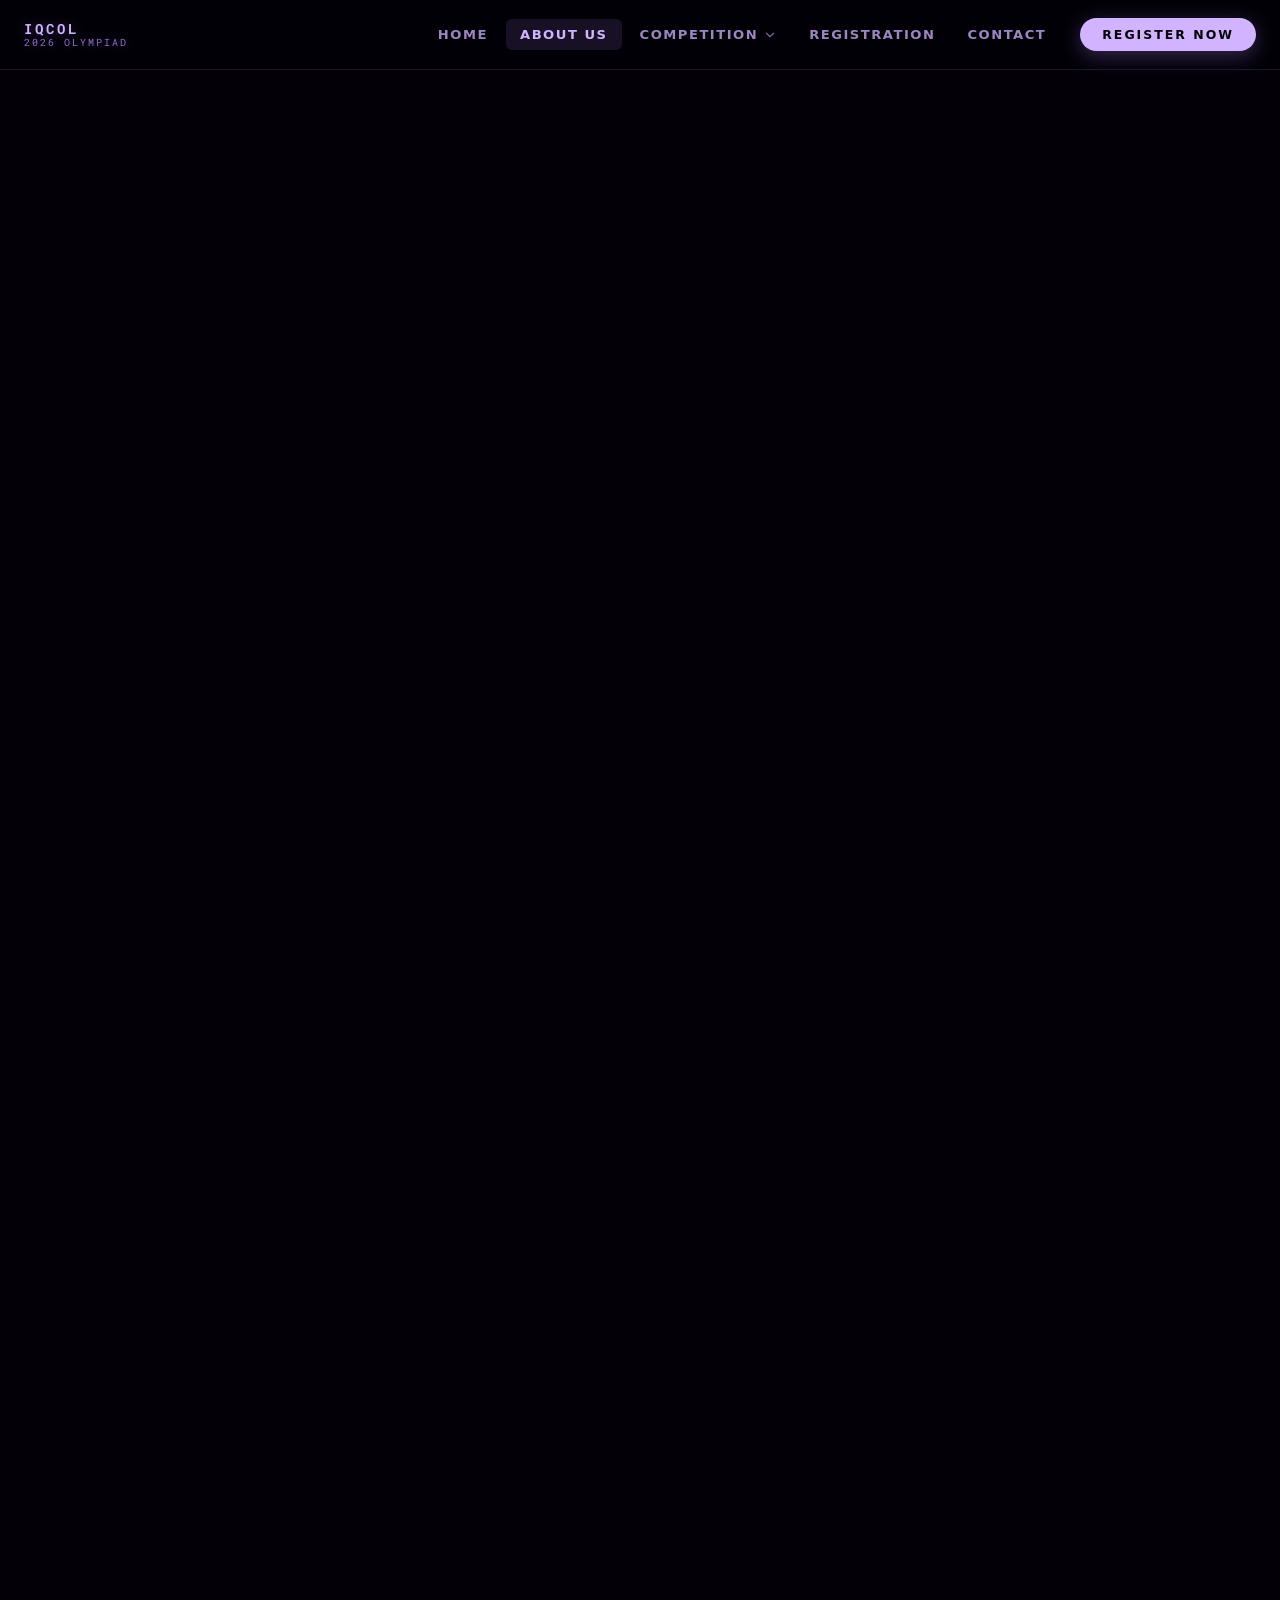
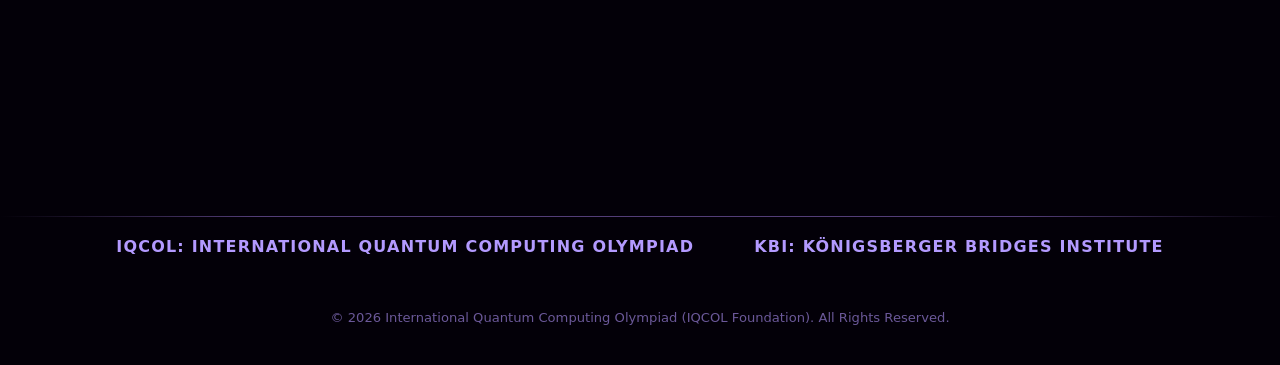
==== about.html @ 329d2dec "Add files via upload" ====
<!DOCTYPE html>
<html lang="en">
<head>
    <meta charset="UTF-8">
    <meta name="viewport" content="width=device-width, initial-scale=1.0">
    <title>About Us | IQCOL 2026</title>
    <link href="https://fonts.googleapis.com/css2?family=Roboto+Mono:wght@400;700&family=Segoe+UI:wght@400;700;900&display=swap" rel="stylesheet">
    <script src="https://unpkg.com/lucide@latest"></script>
    <link rel="stylesheet" href="css/navbar.css">
    <link rel="stylesheet" href="css/global.css">
    <style>
        body { display: flex; flex-direction: column; min-height: 100vh; }
        .container { flex: 1; }

        h2 {
            font-size: clamp(1.8rem, 8vw, 2.7rem);
            text-transform: uppercase;
            letter-spacing: clamp(4px, 2vw, 10px);
            color: var(--lavender-bright);
            margin-bottom: 20px;
            background: linear-gradient(90deg, transparent, var(--node-purple), transparent) bottom/100% 1px no-repeat;
            display: inline-block;
            padding-bottom: 10px;
        }

        .flex-grid { display: flex; gap: 40px; align-items: center; flex-wrap: wrap; margin-bottom: 60px; }
        .flex-half { flex: 1; min-width: 280px; }

        .side-logo {
            width: 100%; max-width: 440px; height: auto;
            aspect-ratio: 1/1; object-fit: contain;
            filter: drop-shadow(0 0 20px rgba(179,136,255,0.15));
        }

        .sub-text { font-size: 0.95rem; color: #d1d1d1; line-height: 1.8; }

        .section-header p { font-size: 0.8rem; color: var(--lavender-orig); text-transform: uppercase; letter-spacing: 3px; font-weight: 700; margin-top: 10px; margin-bottom: 30px; }

        .container ul { list-style: none; padding: 0; }
        .container ul li { margin-bottom: 12px; position: relative; padding-left: 20px; }
        .container ul li::before { content: "▪"; position: absolute; left: 0; color: var(--node-purple); }

        .committee-grid { display: grid; grid-template-columns: repeat(auto-fit, minmax(240px, 1fr)); gap: 20px; margin-top: 40px; }

        .member-card {
            background: var(--glass-deep); border: 1px solid rgba(179,136,255,0.2);
            padding: 30px 20px; text-align: center; border-radius: 4px;
            backdrop-filter: blur(25px);
            opacity: 0; transform: scale(0.9); transition: all 0.6s ease-out;
        }
        .member-card.active { opacity: 1; transform: scale(1); }
        .member-card img {
            width: 110px; height: 110px; border-radius: 50%;
            border: 2px solid var(--node-purple); margin: 0 auto 15px;
            object-fit: cover; display: block;
            box-shadow: 0 0 15px rgba(98,0,234,0.2);
        }
        .member-name { font-size: 1.2rem; font-weight: 800; color: var(--pure-white); margin-bottom: 5px; }
        .member-role { color: var(--lavender-orig); text-transform: uppercase; font-size: 0.75rem; letter-spacing: 2px; font-weight: 700; }

        @media (max-width: 850px) {
            .flex-grid { flex-direction: column !important; text-align: center; gap: 25px; }
            .flex-half { min-width: 100%; }
            .side-logo { max-width: 250px; }
            ul li { text-align: left; }
        }
    </style>
</head>
<body data-page="about">
<canvas id="bg-canvas"></canvas>

<div class="container">

    <section class="flex-grid reveal">
        <div class="flex-half" style="text-align:center;">
            <img src="https://cdn.kb.institute/KBI-logo-light.png" class="side-logo" alt="KBI Logo">
        </div>
        <div class="flex-half">
            <h2>Our Story</h2>
            <div class="section-header"><p>Foundations &amp; Vision</p></div>
            <p class="sub-text">
                Founded in 2017, the Königsberger Bridges Institute (KBI) is an Estonian non-profit inspired by the Seven Bridges of Königsberg — a problem that sparked graph theory. We connect global innovators in AI, data science, blockchain, and trust technology, fostering skills through training, competitions, and a commitment to Sustainable Development Goals.
            </p>
        </div>
    </section>

    <div class="divider reveal"></div>

    <section class="flex-grid reveal" style="flex-direction:row-reverse;">
        <div class="flex-half" style="text-align:center;">
            <img src="https://cdn.kb.institute/eto-2026/general/others/country-wall.jpg" class="side-logo" style="width:100%;height:auto;border-radius:4px;border:1px solid rgba(179,136,255,0.1);" alt="Global Reach">
        </div>
        <div class="flex-half">
            <h2>Official Organizer</h2>
            <div class="section-header"><p>Flagship Competitions</p></div>
            <p class="sub-text">KBI is the official organizer of three flagship global competitions:</p>
            <ul>
                <li class="sub-text"><strong>IDSOL 2026</strong> — International Data Science Olympiad</li>
                <li class="sub-text"><strong>IBCOL 2026</strong> — International Blockchain Olympiad</li>
                <li class="sub-text"><strong>IQCOL 2026</strong> — International Quantum Computing Olympiad</li>
            </ul>
            <p class="sub-text" style="margin-top:16px;">
                Over the last eight years, KBI has assisted tens of thousands of participants globally from renowned institutions including Cornell, Cambridge, Peking University, and The University of Hong Kong — leading to the development of more than 500 incubated projects globally.
            </p>
        </div>
    </section>

    <div class="divider reveal"></div>

    <section style="text-align:center;padding-top:40px;" class="reveal">
        <h2>Organizing Committee</h2>
        <div class="section-header"><p>2026 Competitions Committee Chairs</p></div>
        <div class="committee-grid">
            <div class="member-card">
                <img src="https://cdn.kb.institute/eto-2026/general/personnel/kbi-profile-marina-danylyuk.jpg" alt="Maryna Danylyuk">
                <div class="member-name">Maryna Danylyuk</div>
                <div class="member-role">IBCOL</div>
            </div>
            <div class="member-card">
                <img src="https://cdn.kb.institute/eto-2026/general/personnel/kbi-profile-david-fortini.jpg" alt="David Fortini">
                <div class="member-name">David Fortini</div>
                <div class="member-role">IDSOL</div>
            </div>
            <div class="member-card">
                <img src="https://cdn.kb.institute/eto-2026/general/personnel/kbi-profile-andreea-moga.jpg" alt="Andreea Moga">
                <div class="member-name">Andreea Moga</div>
                <div class="member-role">IQCOL</div>
            </div>
        </div>
    </section>

</div>

<footer>
    <div class="footer-line"></div>
    <div class="footer-inner">
        <div class="footer-cols">
            <div class="footer-col">
                <h4>IQCOL: International Quantum Computing Olympiad</h4>
                <div class="footer-icons">
                    <a href="https://2026.iqcol.org/iqcol" target="_blank" rel="noopener"><i data-lucide="globe"></i></a>
                    <a href="https://ee.linkedin.com/company/iqcol-org" target="_blank" rel="noopener"><i data-lucide="linkedin"></i></a>
                    <a href="https://www.instagram.com/iqcol_org/" target="_blank" rel="noopener"><i data-lucide="instagram"></i></a>
                </div>
            </div>
            <div class="footer-col">
                <h4>KBI: Königsberger Bridges Institute</h4>
                <div class="footer-icons">
                    <a href="https://www.kb.institute/" target="_blank" rel="noopener"><i data-lucide="globe"></i></a>
                    <a href="https://www.linkedin.com/company/kbi-eu/" target="_blank" rel="noopener"><i data-lucide="linkedin"></i></a>
                    <a href="https://www.instagram.com/kbi.eu/" target="_blank" rel="noopener"><i data-lucide="instagram"></i></a>
                </div>
            </div>
        </div>
        <p class="footer-copy">© 2026 International Quantum Computing Olympiad (IQCOL Foundation). All Rights Reserved.</p>
    </div>
</footer>

<script src="js/main.js"></script>
<script src="js/navbar.js"></script>
<script>
    lucide.createIcons();
    initQuantumBackground(35);

    const revealObserver = new IntersectionObserver((entries) => {
        entries.forEach(entry => {
            if (entry.isIntersecting) {
                entry.target.classList.add('active');
                const cards = entry.target.querySelectorAll('.member-card');
                cards.forEach((card, i) => setTimeout(() => card.classList.add('active'), i * 200));
            }
        });
    }, { threshold: 0.1 });
    document.querySelectorAll('.reveal').forEach(el => revealObserver.observe(el));
</script>
</body>
</html>
---- css/navbar.css ----
/* ============================================
   IQCOL 2026 — Shared Navbar Styles
   ============================================ */

:root {
    --bg-darker: #020005;
    --bg-main: #030008;
    --lavender-orig: #b388ff;
    --lavender-bright: #d1b3ff;
    --node-purple: #6200ea;
    --accent-purple: #7c3aed;
    --border-glow: rgba(179, 136, 255, 0.28);
    --glass-bg: rgba(10, 5, 25, 0.85);
    --glass-deep: rgba(30, 15, 50, 0.95);
    --pure-white: #ffffff;
    --text-soft: #e0d7ff;
    --neon-lavender: #a78bfa;
    --font-main: "Segoe UI", Roboto, system-ui, sans-serif;
    --font-mono: "Roboto Mono", ui-monospace, monospace;
    --nav-height: 70px;
}

* { box-sizing: border-box; margin: 0; padding: 0; }

body {
    font-family: var(--font-main);
    background-color: var(--bg-main);
    color: white;
    overflow-x: hidden;
    min-height: 100vh;
}

/* ── NAV BAR ── */
#main-navbar {
    position: fixed;
    top: 0; left: 0; right: 0;
    height: var(--nav-height);
    z-index: 1000;
    background: rgba(3, 0, 8, 0.92);
    backdrop-filter: blur(20px);
    -webkit-backdrop-filter: blur(20px);
    border-bottom: 1px solid rgba(179, 136, 255, 0.15);
    transition: background 0.3s ease, box-shadow 0.3s ease;
}

#main-navbar.scrolled {
    background: rgba(2, 0, 5, 0.97);
    box-shadow: 0 4px 30px rgba(0, 0, 0, 0.6);
    border-bottom-color: rgba(179, 136, 255, 0.25);
}

.nav-inner {
    max-width: 1300px;
    margin: 0 auto;
    height: 100%;
    display: flex;
    align-items: center;
    justify-content: space-between;
    padding: 0 24px;
    gap: 20px;
}

/* Logo */
.nav-logo {
    display: flex;
    align-items: center;
    gap: 12px;
    text-decoration: none;
    flex-shrink: 0;
}

.nav-logo img {
    height: 38px;
    width: auto;
    filter: drop-shadow(0 0 8px rgba(179, 136, 255, 0.4));
}

.nav-logo-text {
    font-family: var(--font-mono);
    font-size: 0.85rem;
    font-weight: 700;
    letter-spacing: 3px;
    text-transform: uppercase;
    color: var(--lavender-bright);
    text-shadow: 0 0 12px rgba(179, 136, 255, 0.4);
    line-height: 1.2;
}

.nav-logo-sub {
    display: block;
    font-size: 0.6rem;
    letter-spacing: 2px;
    color: var(--lavender-orig);
    opacity: 0.8;
    font-weight: 400;
}

/* Desktop Nav Links */
.nav-links {
    display: flex;
    align-items: center;
    gap: 4px;
    list-style: none;
    margin-left: auto;
    flex-shrink: 0;
}

.nav-links > li {
    position: relative;
}

.nav-links > li > a,
.nav-links > li > .nav-parent {
    display: flex;
    align-items: center;
    gap: 5px;
    padding: 8px 14px;
    text-decoration: none;
    font-size: 0.82rem;
    font-weight: 600;
    text-transform: uppercase;
    letter-spacing: 1.5px;
    color: rgba(209, 179, 255, 0.75);
    border-radius: 6px;
    transition: all 0.25s ease;
    cursor: pointer;
    white-space: nowrap;
    background: transparent;
    border: none;
}

.nav-links > li > a:hover,
.nav-links > li > .nav-parent:hover,
.nav-links > li.active > a,
.nav-links > li.active > .nav-parent {
    color: var(--pure-white);
    background: rgba(179, 136, 255, 0.1);
}

.nav-links > li > a.active-page {
    color: var(--lavender-bright);
    background: rgba(179, 136, 255, 0.12);
}

/* Chevron icon in parent */
.nav-chevron {
    width: 14px;
    height: 14px;
    transition: transform 0.3s ease;
    opacity: 0.7;
}

.nav-links > li:hover .nav-chevron,
.nav-links > li.dropdown-open .nav-chevron {
    transform: rotate(180deg);
}

/* Dropdown */
.nav-dropdown {
    position: absolute;
    top: calc(100% + 8px);
    left: 0;
    min-width: 220px;
    background: rgba(8, 3, 18, 0.97);
    border: 1px solid rgba(179, 136, 255, 0.2);
    border-radius: 10px;
    backdrop-filter: blur(30px);
    box-shadow: 0 20px 50px rgba(0, 0, 0, 0.8), 0 0 0 1px rgba(179, 136, 255, 0.05);
    overflow: hidden;
    opacity: 0;
    visibility: hidden;
    transform: translateY(-8px);
    transition: all 0.25s cubic-bezier(0.16, 1, 0.3, 1);
    list-style: none;
    z-index: 100;
}

.nav-links > li:hover .nav-dropdown,
.nav-links > li.dropdown-open .nav-dropdown {
    opacity: 1;
    visibility: visible;
    transform: translateY(0);
}

.nav-dropdown li a {
    display: block;
    padding: 13px 20px;
    font-size: 0.8rem;
    font-weight: 600;
    letter-spacing: 1.2px;
    text-transform: uppercase;
    color: rgba(209, 179, 255, 0.7);
    text-decoration: none;
    transition: all 0.2s ease;
    border-bottom: 1px solid rgba(179, 136, 255, 0.06);
}

.nav-dropdown li:last-child a {
    border-bottom: none;
}

.nav-dropdown li a:hover {
    color: var(--pure-white);
    background: rgba(179, 136, 255, 0.1);
    padding-left: 26px;
}

.nav-dropdown li a.active-page {
    color: var(--lavender-bright);
    background: rgba(98, 0, 234, 0.15);
}

/* CTA Button in nav */
.nav-cta {
    display: inline-flex;
    align-items: center;
    gap: 8px;
    padding: 9px 22px;
    background: var(--lavender-bright);
    color: var(--bg-darker) !important;
    font-size: 0.78rem !important;
    font-weight: 800 !important;
    letter-spacing: 2px !important;
    border-radius: 50px;
    text-decoration: none;
    text-transform: uppercase;
    transition: all 0.3s ease;
    box-shadow: 0 5px 20px rgba(179, 136, 255, 0.3);
    white-space: nowrap;
    flex-shrink: 0;
}

.nav-cta:hover {
    background: white;
    color: var(--bg-darker) !important;
    transform: translateY(-2px);
    box-shadow: 0 8px 28px rgba(179, 136, 255, 0.5);
}

/* ── HAMBURGER ── */
.nav-hamburger {
    display: none;
    flex-direction: column;
    justify-content: center;
    align-items: center;
    gap: 5px;
    width: 40px;
    height: 40px;
    cursor: pointer;
    background: transparent;
    border: none;
    padding: 5px;
    flex-shrink: 0;
}

.nav-hamburger span {
    display: block;
    width: 22px;
    height: 2px;
    background: var(--lavender-bright);
    border-radius: 2px;
    transition: all 0.3s cubic-bezier(0.16, 1, 0.3, 1);
    transform-origin: center;
}

.nav-hamburger.open span:nth-child(1) { transform: translateY(7px) rotate(45deg); }
.nav-hamburger.open span:nth-child(2) { opacity: 0; transform: scaleX(0); }
.nav-hamburger.open span:nth-child(3) { transform: translateY(-7px) rotate(-45deg); }

/* ── MOBILE MENU ── */
#mobile-menu {
    display: none;
    position: fixed;
    top: var(--nav-height);
    left: 0; right: 0; bottom: 0;
    background: rgba(2, 0, 5, 0.98);
    backdrop-filter: blur(30px);
    z-index: 999;
    overflow-y: auto;
    padding: 20px 24px 40px;
    opacity: 0;
    transform: translateX(100%);
    transition: all 0.35s cubic-bezier(0.16, 1, 0.3, 1);
}

#mobile-menu.open {
    display: block;
    opacity: 1;
    transform: translateX(0);
}

.mobile-nav-list {
    list-style: none;
    padding: 0;
    margin: 0;
}

.mobile-nav-list > li {
    border-bottom: 1px solid rgba(179, 136, 255, 0.1);
}

.mobile-nav-list > li > a,
.mobile-nav-list > li > .mobile-parent {
    display: flex;
    justify-content: space-between;
    align-items: center;
    padding: 18px 4px;
    font-size: 1rem;
    font-weight: 700;
    text-transform: uppercase;
    letter-spacing: 2px;
    color: rgba(209, 179, 255, 0.8);
    text-decoration: none;
    transition: color 0.2s;
    background: transparent;
    border: none;
    width: 100%;
    cursor: pointer;
}

.mobile-nav-list > li > a:hover,
.mobile-nav-list > li > .mobile-parent:hover,
.mobile-nav-list > li > a.active-page {
    color: var(--pure-white);
}

.mobile-chevron {
    width: 16px;
    height: 16px;
    transition: transform 0.3s;
    color: var(--lavender-orig);
}

.mobile-nav-list > li.open .mobile-chevron {
    transform: rotate(180deg);
}

.mobile-sub-list {
    list-style: none;
    padding: 0 0 10px 0;
    display: none;
}

.mobile-nav-list > li.open .mobile-sub-list {
    display: block;
}

.mobile-sub-list li a {
    display: flex;
    align-items: center;
    gap: 10px;
    padding: 13px 16px;
    font-size: 0.85rem;
    font-weight: 600;
    letter-spacing: 1.5px;
    text-transform: uppercase;
    color: rgba(179, 136, 255, 0.65);
    text-decoration: none;
    border-radius: 6px;
    transition: all 0.2s;
    margin-bottom: 2px;
}

.mobile-sub-list li a::before {
    content: '▪';
    color: var(--node-purple);
    font-size: 0.6rem;
}

.mobile-sub-list li a:hover,
.mobile-sub-list li a.active-page {
    color: var(--lavender-bright);
    background: rgba(179, 136, 255, 0.08);
}

.mobile-cta {
    display: block;
    margin-top: 30px;
    padding: 16px;
    background: var(--lavender-bright);
    color: var(--bg-darker) !important;
    text-align: center;
    font-weight: 800;
    letter-spacing: 3px;
    text-transform: uppercase;
    font-size: 0.9rem;
    border-radius: 50px;
    text-decoration: none;
    box-shadow: 0 5px 20px rgba(179, 136, 255, 0.3);
    transition: all 0.3s;
}

.mobile-cta:hover {
    background: white;
    transform: translateY(-2px);
}

/* ── PAGE BODY OFFSET ── */
body > *:not(#main-navbar):not(#mobile-menu):not(#bg-canvas) {
    padding-top: var(--nav-height);
}

/* ── RESPONSIVE ── */
@media (max-width: 1050px) {
    .nav-links { display: none; }
    .nav-cta { display: none; }
    .nav-hamburger { display: flex; }
}

@media (max-width: 480px) {
    .nav-logo-text { font-size: 0.75rem; letter-spacing: 2px; }
    .nav-logo img { height: 32px; }
}
---- css/global.css ----
/* ============================================
   IQCOL 2026 — Shared Global Styles
   ============================================ */

/* Background canvas */
#bg-canvas {
    position: fixed;
    top: 0; left: 0;
    width: 100%; height: 100%;
    z-index: -1;
    pointer-events: none;
    background: radial-gradient(circle at 50% 50%, #0d001f 0%, #020005 100%);
    visibility: hidden;
    opacity: 0;
    transition: opacity 2.5s cubic-bezier(0.4, 0, 0.2, 1);
}

#bg-canvas.active {
    visibility: visible;
    opacity: 1;
}

/* Scroll Reveal */
.reveal {
    opacity: 0;
    transform: translateY(30px);
    transition: all 0.8s cubic-bezier(0.2, 1, 0.3, 1);
}

.reveal.revealed, .reveal.active {
    opacity: 1;
    transform: translateY(0);
}

/* Main Content Container */
.container {
    max-width: 1100px;
    margin: 0 auto;
    padding: 40px 20px 120px;
    position: relative;
    z-index: 1;
    isolation: isolate;
}

/* Section Headers */
.section-header {
    text-align: center;
    margin-bottom: 50px;
    position: relative;
}

.section-header h1,
.section-header h2 {
    font-size: clamp(1.8rem, 5vw, 2.7rem);
    text-transform: uppercase;
    letter-spacing: clamp(4px, 2vw, 10px);
    color: var(--lavender-bright);
    margin: 0;
    display: inline-block;
    background: linear-gradient(90deg, transparent, var(--node-purple), transparent) bottom/100% 1px no-repeat;
    padding-bottom: 15px;
}

.section-header p {
    font-size: 0.8rem;
    color: var(--lavender-orig);
    text-transform: uppercase;
    letter-spacing: 3px;
    margin-top: 12px;
    font-weight: 700;
}

/* Stylized Divider */
.divider {
    height: 1px;
    width: 100%;
    max-width: 600px;
    margin: 80px auto;
    background: linear-gradient(90deg, transparent, var(--lavender-orig), transparent);
    position: relative;
}

.divider::after {
    content: '';
    position: absolute;
    top: 50%; left: 50%;
    transform: translate(-50%, -50%);
    width: 40px;
    height: 14px;
    background: #030008;
    border-left: 2px solid var(--lavender-bright);
    border-right: 2px solid var(--lavender-bright);
}

/* Buttons */
.btn {
    display: inline-flex;
    align-items: center;
    gap: 10px;
    padding: 16px 40px;
    border-radius: 50px;
    text-decoration: none;
    text-transform: uppercase;
    letter-spacing: 3px;
    font-weight: 800;
    font-size: 0.88rem;
    transition: all 0.3s ease;
    cursor: pointer;
}

.btn-primary {
    background: var(--lavender-bright);
    color: var(--bg-darker);
    border: 1px solid var(--lavender-bright);
    box-shadow: 0 10px 30px rgba(179, 136, 255, 0.3);
}

.btn-primary:hover {
    background: white;
    border-color: white;
    color: var(--bg-darker);
    transform: translateY(-3px);
    box-shadow: 0 15px 40px rgba(179, 136, 255, 0.5);
}

.btn-outline {
    background: transparent;
    color: var(--lavender-bright);
    border: 1px solid var(--lavender-bright);
}

.btn-outline:hover {
    background: rgba(179, 136, 255, 0.1);
    transform: translateY(-3px);
    box-shadow: 0 8px 25px rgba(179, 136, 255, 0.2);
}

/* Footer */
footer {
    flex-shrink: 0;
    margin-top: auto;
}

.footer-line {
    height: 1px;
    background: linear-gradient(to right, transparent, var(--lavender-orig) 20%, var(--lavender-orig) 80%, transparent);
    opacity: 0.45;
}

.footer-inner {
    max-width: 1100px;
    margin: 0 auto;
    padding: 20px 20px 40px;
    text-align: center;
}

.footer-cols {
    display: flex;
    flex-wrap: wrap;
    justify-content: center;
    gap: 60px;
    margin-bottom: 40px;
}

.footer-col h4 {
    color: #b39aff;
    font-size: 1rem;
    margin-bottom: 14px;
    letter-spacing: 1.2px;
    text-transform: uppercase;
    font-weight: 700;
    transition: color 0.3s;
}

.footer-col h4:hover { color: #e6deff; }

.footer-icons {
    display: flex;
    justify-content: center;
    gap: 28px;
}

.footer-icons a {
    color: #8c6fff;
    transition: all 0.3s ease;
    text-decoration: none;
}

.footer-icons a:hover i {
    color: var(--lavender-bright);
    filter: drop-shadow(0 0 12px rgba(179, 136, 255, 0.65));
}

.footer-copy {
    color: #6b5899;
    font-size: 0.82rem;
    margin: 10px 0 0;
}

@media (max-width: 600px) {
    .footer-cols { gap: 40px; }
    .footer-col h4 { font-size: 0.85rem; }
    .container { padding: 30px 15px 100px; }
    .divider { margin: 50px auto; }
}
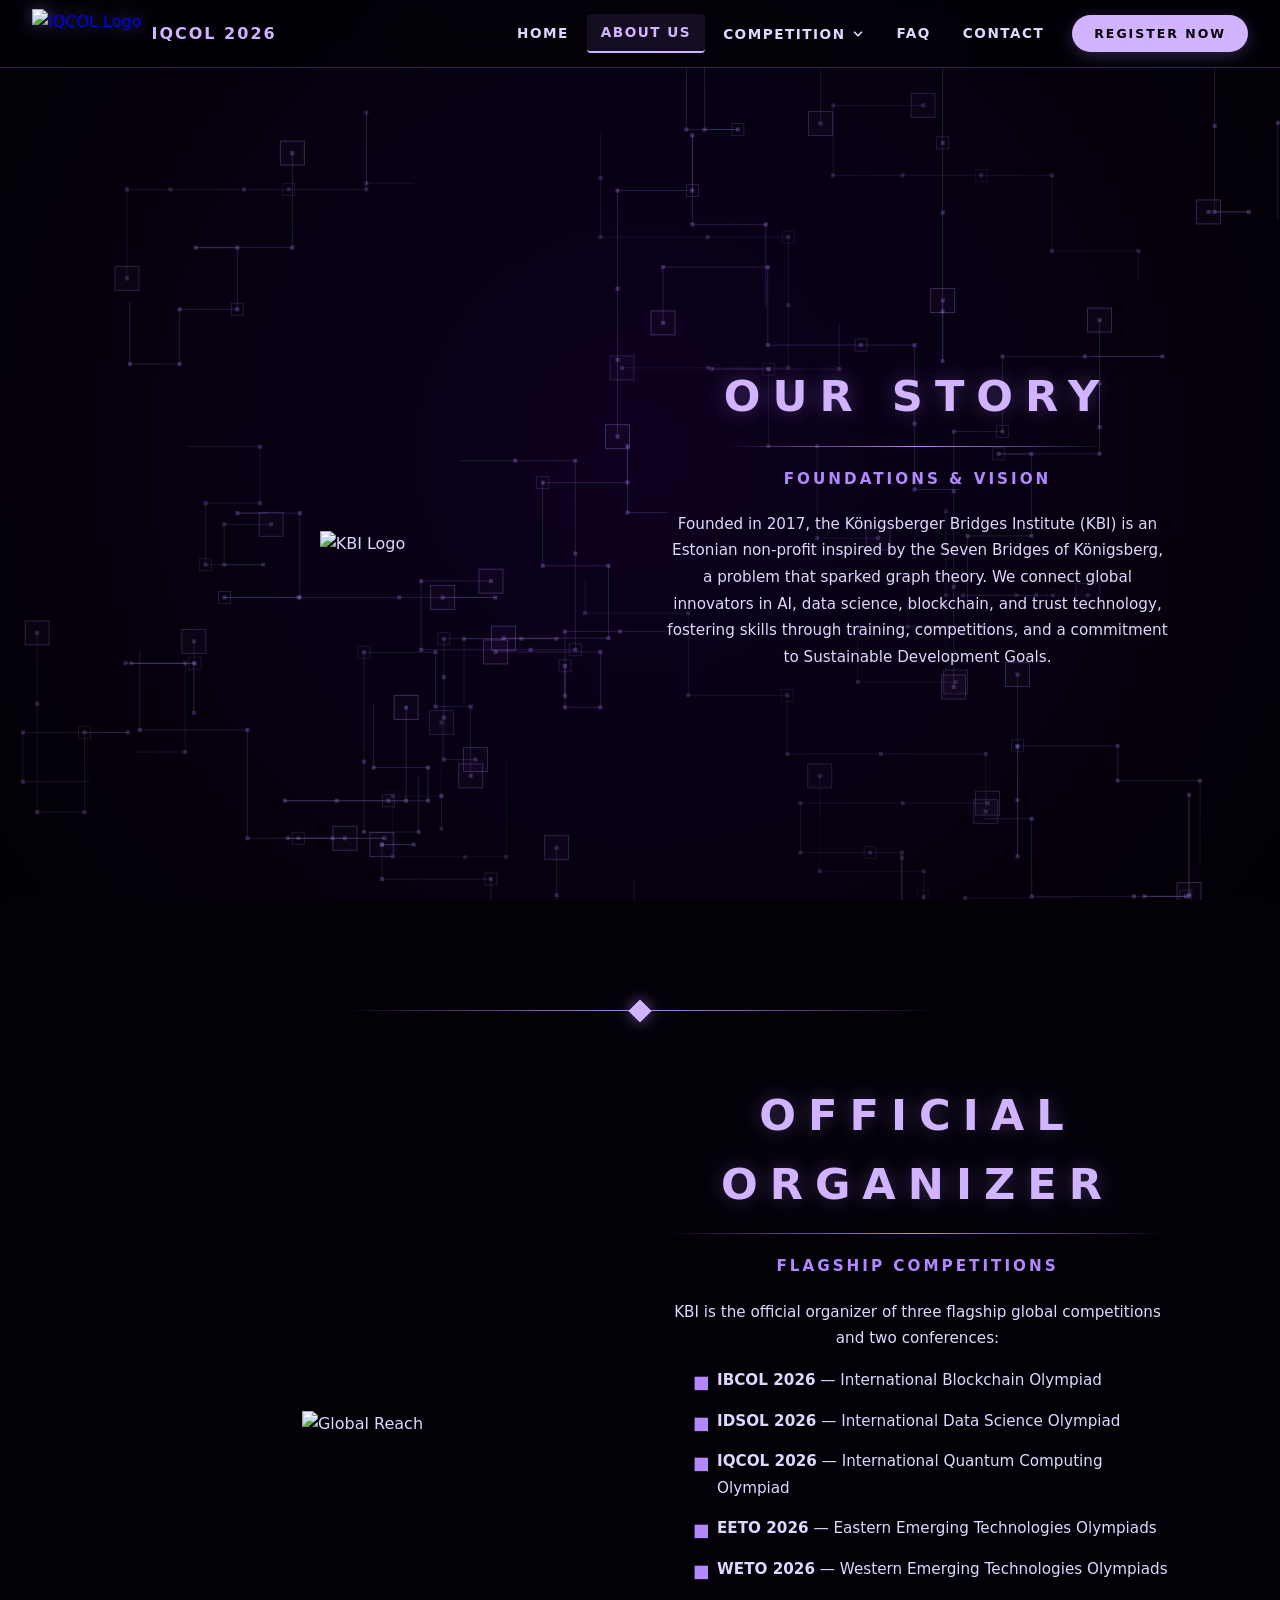
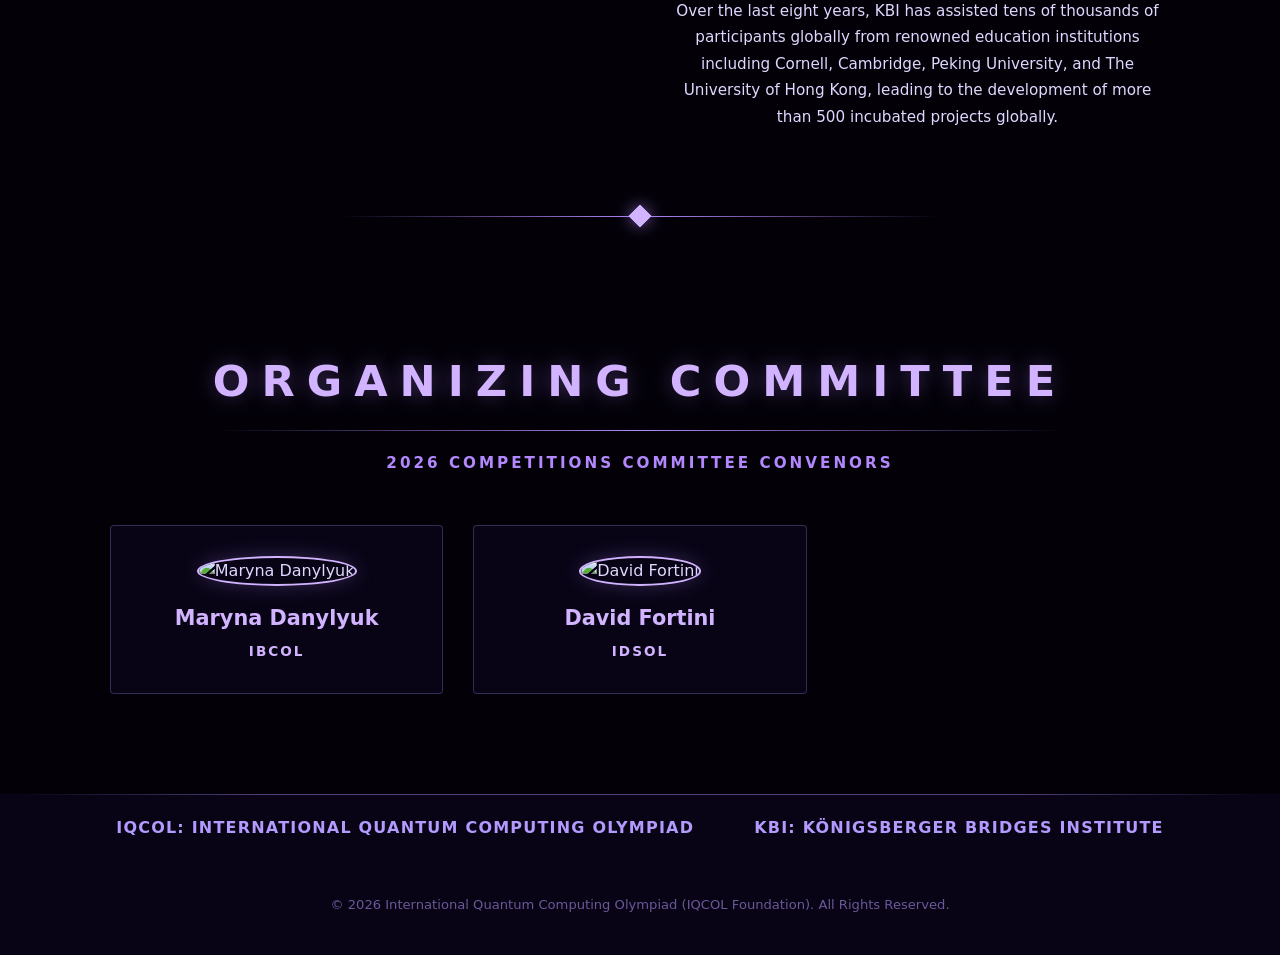
==== commit bf053593: "Edit" ====
--- a/about.html
+++ b/about.html
@@ -4,82 +4,127 @@
     <meta charset="UTF-8">
     <meta name="viewport" content="width=device-width, initial-scale=1.0">
     <title>About Us | IQCOL 2026</title>
-    <link href="https://fonts.googleapis.com/css2?family=Roboto+Mono:wght@400;700&family=Segoe+UI:wght@400;700;900&display=swap" rel="stylesheet">
-    <script src="https://unpkg.com/lucide@latest"></script>
-    <link rel="stylesheet" href="css/navbar.css">
-    <link rel="stylesheet" href="css/global.css">
+    <script src="https://unpkg.com/lucide@0.469.0/dist/umd/lucide.min.js"></script>
+    <link rel="stylesheet" href="css/shared.css">
     <style>
-        body { display: flex; flex-direction: column; min-height: 100vh; }
-        .container { flex: 1; }
-
         h2 {
-            font-size: clamp(1.8rem, 8vw, 2.7rem);
+            font-size: clamp(2.2rem, 7vw, 2.7rem);
             text-transform: uppercase;
-            letter-spacing: clamp(4px, 2vw, 10px);
-            color: var(--lavender-bright);
-            margin-bottom: 20px;
-            background: linear-gradient(90deg, transparent, var(--node-purple), transparent) bottom/100% 1px no-repeat;
+            letter-spacing: clamp(6px, 2vw, 12px);
+            color: var(--icy-highlight);
+            margin: 0 0 20px;
+            font-weight: 900;
+            text-shadow: 0 0 20px rgba(179, 136, 255, 0.35);
+            background: linear-gradient(90deg, transparent, var(--teal-mid), transparent);
+            background-size: 100% 1px;
+            background-repeat: no-repeat;
+            background-position: bottom;
+            padding-bottom: 15px;
             display: inline-block;
-            padding-bottom: 10px;
-        }
-
-        .flex-grid { display: flex; gap: 40px; align-items: center; flex-wrap: wrap; margin-bottom: 60px; }
-        .flex-half { flex: 1; min-width: 280px; }
-
-        .side-logo {
-            width: 100%; max-width: 440px; height: auto;
-            aspect-ratio: 1/1; object-fit: contain;
-            filter: drop-shadow(0 0 20px rgba(179,136,255,0.15));
-        }
-
-        .sub-text { font-size: 0.95rem; color: #d1d1d1; line-height: 1.8; }
-
-        .section-header p { font-size: 0.8rem; color: var(--lavender-orig); text-transform: uppercase; letter-spacing: 3px; font-weight: 700; margin-top: 10px; margin-bottom: 30px; }
-
-        .container ul { list-style: none; padding: 0; }
-        .container ul li { margin-bottom: 12px; position: relative; padding-left: 20px; }
-        .container ul li::before { content: "▪"; position: absolute; left: 0; color: var(--node-purple); }
-
-        .committee-grid { display: grid; grid-template-columns: repeat(auto-fit, minmax(240px, 1fr)); gap: 20px; margin-top: 40px; }
-
+        }
+        .section-subheading {
+            font-size: 0.95rem;
+            color: var(--teal-mid);
+            text-transform: uppercase;
+            letter-spacing: 3px;
+            margin: 0 0 20px;
+            font-weight: 700;
+        }
+        .flex-half .section-subheading { text-align: left; }
+        .flex-half--headings-center { text-align: center; }
+        .flex-half--headings-center .section-subheading { text-align: center; }
+        .flex-half--headings-center .sub-text { text-align: center; }
+        .flex-half--headings-center .org-list {
+            list-style: none;
+            width: fit-content;
+            max-width: 100%;
+            margin: 0 auto;
+            padding-left: clamp(28px, 12%, 20px);
+            text-align: left;
+        }
+        .flex-half--headings-center .org-list li,
+        .flex-half--headings-center .org-list .sub-text { text-align: left; }
+        section[style*="text-align:center"] .section-subheading { text-align: center; }
+        .sub-text { font-size: 0.95rem; color: var(--slate-grey); line-height: 1.75; }
+        .flex-grid { display: flex; gap: 50px; align-items: center; flex-wrap: wrap; margin-bottom: 70px; }
+        .container > section.flex-grid:first-of-type {
+            min-height: calc(100vh - var(--nav-height));
+            min-height: calc(100dvh - var(--nav-height));
+            align-items: center;
+            margin-bottom: 70px;
+        }
+        .flex-half { flex: 1; min-width: 320px; }
+        .side-logo { width: 100%; max-width: 480px; height: auto; }
+        .org-list { list-style: none; padding: 0; }
+        .org-list li { margin-bottom: 14px; position: relative; padding-left: 24px; color: var(--slate-grey); }
+        .org-list li::before { content: "■"; position: absolute; left: 0; color: var(--teal-mid); font-size: 1.1rem; }
+        .committee-grid {
+            display: grid;
+            grid-template-columns: repeat(auto-fit, minmax(260px, 1fr));
+            gap: 30px;
+            margin-top: 50px;
+        }
         .member-card {
-            background: var(--glass-deep); border: 1px solid rgba(179,136,255,0.2);
+            background: var(--glass-frost); border: 1px solid var(--border-teal);
             padding: 30px 20px; text-align: center; border-radius: 4px;
-            backdrop-filter: blur(25px);
-            opacity: 0; transform: scale(0.9); transition: all 0.6s ease-out;
-        }
-        .member-card.active { opacity: 1; transform: scale(1); }
+            backdrop-filter: blur(15px); opacity: 0; transform: scale(0.92);
+            transition: all 0.5s ease-out;
+        }
+        .member-card.revealed { opacity: 1; transform: scale(1); }
         .member-card img {
-            width: 110px; height: 110px; border-radius: 50%;
-            border: 2px solid var(--node-purple); margin: 0 auto 15px;
-            object-fit: cover; display: block;
-            box-shadow: 0 0 15px rgba(98,0,234,0.2);
-        }
-        .member-name { font-size: 1.2rem; font-weight: 800; color: var(--pure-white); margin-bottom: 5px; }
-        .member-role { color: var(--lavender-orig); text-transform: uppercase; font-size: 0.75rem; letter-spacing: 2px; font-weight: 700; }
-
+            width: 120px; height: 120px; border-radius: 50%;
+            border: 2px solid var(--primary-teal); margin-bottom: 16px;
+            object-fit: cover; box-shadow: 0 0 20px rgba(179, 136, 255, 0.25);
+        }
+        .member-name { color: var(--icy-highlight); font-size: 1.3rem; font-weight: 800; margin-bottom: 6px; }
+        .member-role { color: var(--primary-teal); text-transform: uppercase; font-size: 0.85rem; letter-spacing: 2px; font-weight: 700; }
         @media (max-width: 850px) {
-            .flex-grid { flex-direction: column !important; text-align: center; gap: 25px; }
-            .flex-half { min-width: 100%; }
-            .side-logo { max-width: 250px; }
-            ul li { text-align: left; }
-        }
+            .flex-grid { flex-direction: column; text-align: center; gap: 40px; }
+            .container > section.flex-grid:first-of-type { flex-direction: column-reverse; }
+            .container > section.flex-grid:first-of-type .section-subheading { text-align: center; }
+            section[style*="flex-direction:row-reverse"] { flex-direction: column !important; }
+            .side-logo { max-width: 320px; }
+            .committee-grid { grid-template-columns: 1fr; }
+            h2 { font-size: 2.1rem; letter-spacing: 8px; }
+            .section-subheading { letter-spacing: 2px; }
+            .flex-half { min-width: 0; }
+        }
+        @media (max-width: 480px) {
+            .side-logo { max-width: 240px; }
+            .flex-grid { gap: 28px; margin-bottom: 50px; }
+            h2 { font-size: 1.6rem; letter-spacing: 4px; padding-bottom: 10px; }
+            .section-subheading { font-size: 0.82rem; letter-spacing: 1.5px; }
+            .sub-text { font-size: 0.9rem; line-height: 1.65; }
+            .member-card { padding: 24px 16px; }
+            .member-card img { width: 100px; height: 100px; }
+            .container > section.flex-grid:first-of-type { min-height: 0; }
+        }
+        footer {
+            width: 100%;
+            margin-top: auto;
+            padding: 0 20px;
+            box-sizing: border-box;
+            background: var(--glass-frost);
+            backdrop-filter: blur(10px);
+            -webkit-backdrop-filter: blur(10px);
+        }
+        .footer-inner { max-width: 1200px; margin: 0 auto; width: 100%; }
     </style>
 </head>
-<body data-page="about">
+<body>
 <canvas id="bg-canvas"></canvas>
-
+<div class="page-content">
 <div class="container">
 
     <section class="flex-grid reveal">
-        <div class="flex-half" style="text-align:center;">
-            <img src="https://cdn.kb.institute/KBI-logo-light.png" class="side-logo" alt="KBI Logo">
-        </div>
-        <div class="flex-half">
+        <div class="flex-half" style="text-align:center; margin-bottom: -40px;">
+            <img src="https://cdn.kb.institute/KBI-logo-light.png" class="side-logo" alt="KBI Logo" style="max-width: 400px; margin-bottom: -20px;">
+        </div>
+        <div class="flex-half flex-half--headings-center">
             <h2>Our Story</h2>
-            <div class="section-header"><p>Foundations &amp; Vision</p></div>
+            <p class="section-subheading">Foundations &amp; Vision</p>
             <p class="sub-text">
-                Founded in 2017, the Königsberger Bridges Institute (KBI) is an Estonian non-profit inspired by the Seven Bridges of Königsberg — a problem that sparked graph theory. We connect global innovators in AI, data science, blockchain, and trust technology, fostering skills through training, competitions, and a commitment to Sustainable Development Goals.
+                Founded in 2017, the Königsberger Bridges Institute (KBI) is an Estonian non-profit inspired by the Seven Bridges of Königsberg, a problem that sparked graph theory. We connect global innovators in AI, data science, blockchain, and trust technology, fostering skills through training, competitions, and a commitment to Sustainable Development Goals.
             </p>
         </div>
     </section>
@@ -87,29 +132,31 @@
     <div class="divider reveal"></div>
 
     <section class="flex-grid reveal" style="flex-direction:row-reverse;">
-        <div class="flex-half" style="text-align:center;">
-            <img src="https://cdn.kb.institute/eto-2026/general/others/country-wall.jpg" class="side-logo" style="width:100%;height:auto;border-radius:4px;border:1px solid rgba(179,136,255,0.1);" alt="Global Reach">
-        </div>
-        <div class="flex-half">
+        <div class="flex-half flex-half--headings-center">
             <h2>Official Organizer</h2>
-            <div class="section-header"><p>Flagship Competitions</p></div>
-            <p class="sub-text">KBI is the official organizer of three flagship global competitions:</p>
-            <ul>
+            <p class="section-subheading">Flagship Competitions</p>
+            <p class="sub-text">KBI is the official organizer of three flagship global competitions and two conferences:</p>
+            <ul class="org-list">                
+                <li class="sub-text"><strong>IBCOL 2026</strong> — International Blockchain Olympiad</li>
                 <li class="sub-text"><strong>IDSOL 2026</strong> — International Data Science Olympiad</li>
-                <li class="sub-text"><strong>IBCOL 2026</strong> — International Blockchain Olympiad</li>
                 <li class="sub-text"><strong>IQCOL 2026</strong> — International Quantum Computing Olympiad</li>
+                <li class="sub-text"><strong>EETO 2026</strong> — Eastern Emerging Technologies Olympiads</li>
+                <li class="sub-text"><strong>WETO 2026</strong> — Western Emerging Technologies Olympiads</li>
             </ul>
-            <p class="sub-text" style="margin-top:16px;">
-                Over the last eight years, KBI has assisted tens of thousands of participants globally from renowned institutions including Cornell, Cambridge, Peking University, and The University of Hong Kong — leading to the development of more than 500 incubated projects globally.
+            <p class="sub-text">
+                Over the last eight years, KBI has assisted tens of thousands of participants globally from renowned education institutions including Cornell, Cambridge, Peking University, and The University of Hong Kong, leading to the development of more than 500 incubated projects globally.
             </p>
         </div>
+        <div class="flex-half" style="text-align:center; margin-top: 20px;">
+            <img src="https://cdn.kb.institute/eto-2026/general/others/country-wall.jpg" class="side-logo" alt="Global Reach">
+        </div>
     </section>
 
     <div class="divider reveal"></div>
 
-    <section style="text-align:center;padding-top:40px;" class="reveal">
+    <section style="text-align:center; padding-top:60px;" class="reveal">
         <h2>Organizing Committee</h2>
-        <div class="section-header"><p>2026 Competitions Committee Chairs</p></div>
+        <p class="section-subheading">2026 Competitions Committee Convenors</p>
         <div class="committee-grid">
             <div class="member-card">
                 <img src="https://cdn.kb.institute/eto-2026/general/personnel/kbi-profile-marina-danylyuk.jpg" alt="Maryna Danylyuk">
@@ -130,9 +177,26 @@
     </section>
 
 </div>
+</div>
+
+<script>
+const revealObserver = new IntersectionObserver((entries) => {
+    entries.forEach(entry => {
+        if (entry.isIntersecting) {
+            entry.target.classList.add('revealed');
+            if (entry.target.querySelector('.committee-grid')) {
+                entry.target.querySelectorAll('.member-card').forEach((card, i) => {
+                    setTimeout(() => card.classList.add('revealed'), i * 200 + 100);
+                });
+            }
+        }
+    });
+}, { threshold: 0.15 });
+document.querySelectorAll('.reveal').forEach(el => revealObserver.observe(el));
+</script>
 
 <footer>
-    <div class="footer-line"></div>
+    <div class="footer-divider"></div>
     <div class="footer-inner">
         <div class="footer-cols">
             <div class="footer-col">
@@ -155,23 +219,8 @@
         <p class="footer-copy">© 2026 International Quantum Computing Olympiad (IQCOL Foundation). All Rights Reserved.</p>
     </div>
 </footer>
-
-<script src="js/main.js"></script>
-<script src="js/navbar.js"></script>
-<script>
-    lucide.createIcons();
-    initQuantumBackground(35);
-
-    const revealObserver = new IntersectionObserver((entries) => {
-        entries.forEach(entry => {
-            if (entry.isIntersecting) {
-                entry.target.classList.add('active');
-                const cards = entry.target.querySelectorAll('.member-card');
-                cards.forEach((card, i) => setTimeout(() => card.classList.add('active'), i * 200));
-            }
-        });
-    }, { threshold: 0.1 });
-    document.querySelectorAll('.reveal').forEach(el => revealObserver.observe(el));
-</script>
+<script src="js/nav.js"></script>
+<script src="js/registration-fee.js"></script>
+<script src="js/shared.js"></script>
 </body>
 </html>
--- a/css/shared.css
+++ b/css/shared.css
@@ -0,0 +1,664 @@
+/* ── IQCOL 2026 — Shared Styles ── */
+:root {
+    --bg-darker: #020005;
+    --bg-main: #030008;
+    --lavender-orig: #b388ff;
+    --lavender-bright: #d1b3ff;
+    --node-purple: #6200ea;
+    --accent-purple: #7c3aed;
+    --border-glow: rgba(179, 136, 255, 0.28);
+    --glass-bg: rgba(10, 5, 25, 0.85);
+    --glass-deep: rgba(30, 15, 50, 0.95);
+    --pure-white: #ffffff;
+    --text-soft: #e0d7ff;
+    --neon-lavender: #a78bfa;
+    --font-main: 'Segoe UI', system-ui, sans-serif;
+    --font-mono: "Roboto Mono", ui-monospace, monospace;
+    --nav-height: 68px;
+    --bg-deep: var(--bg-main);
+    --primary-teal: var(--lavender-bright);
+    --teal-dark: #6b5899;
+    --teal-mid: var(--lavender-orig);
+    --slate-grey: var(--text-soft);
+    --icy-highlight: var(--lavender-bright);
+    --glass-frost: rgba(10, 5, 25, 0.82);
+    --border-teal: var(--border-glow);
+}
+
+* { box-sizing: border-box; }
+
+body {
+    margin: 0;
+    background-color: var(--bg-deep);
+    font-family: var(--font-main);
+    color: var(--slate-grey);
+    line-height: 1.6;
+    overflow-x: hidden;
+    min-height: 100vh;
+}
+
+/* ── BACKGROUND CANVAS ── */
+#bg-canvas {
+    position: fixed;
+    top: 0; left: 0;
+    width: 100%; height: 100%;
+    z-index: -1;
+    pointer-events: none;
+    background: radial-gradient(circle at 50% 50%, #0d001f 0%, #020005 100%);
+    visibility: hidden;
+    opacity: 0;
+    transition: opacity 2.5s cubic-bezier(0.4, 0, 0.2, 1);
+}
+#bg-canvas.active {
+    visibility: visible;
+    opacity: 1;
+}
+
+/* ── NAVIGATION ── */
+nav#main-nav {
+    position: fixed;
+    top: 0;
+    left: 0;
+    right: 0;
+    z-index: 1000;
+    height: var(--nav-height);
+    background: rgba(3, 0, 8, 0.85);
+    backdrop-filter: blur(18px);
+    -webkit-backdrop-filter: blur(18px);
+    border-bottom: 1px solid var(--border-teal);
+    display: flex;
+    align-items: center;
+    padding: 0 32px;
+    gap: 0;
+}
+
+.nav-logo {
+    display: flex;
+    align-items: center;
+    gap: 10px;
+    text-decoration: none;
+    flex-shrink: 0;
+    margin-right: 30px;
+}
+.nav-logo img {
+    height: 50px;
+    width: auto;
+    filter: drop-shadow(0 0 8px rgba(179, 136, 255, 0.4));
+}
+.nav-logo-text {
+    font-size: 1.0rem;
+    font-weight: 800;
+    letter-spacing: 2px;
+    text-transform: uppercase;
+    color: var(--icy-highlight);
+    white-space: nowrap;
+}
+
+.nav-links {
+    display: flex;
+    align-items: center;
+    justify-content: flex-end;
+    gap: 4px;
+    list-style: none;
+    margin: 0;
+    padding: 0;
+    margin-left: auto;
+    flex: 0 1 auto;
+}
+
+.nav-links > li {
+    position: relative;
+}
+
+.nav-links > li > a,
+.nav-links > li > .nav-parent {
+    display: flex;
+    align-items: center;
+    gap: 5px;
+    padding: 8px 14px;
+    text-decoration: none;
+    color: var(--slate-grey);
+    font-size: 0.85rem;
+    font-weight: 700;
+    text-transform: uppercase;
+    letter-spacing: 1.5px;
+    border-radius: 4px;
+    transition: all 0.25s ease;
+    cursor: pointer;
+    white-space: nowrap;
+    background: none;
+    border: none;
+    font-family: var(--font-main);
+}
+
+.nav-links > li > a:hover,
+.nav-links > li > .nav-parent:hover,
+.nav-links > li > a.active,
+.nav-links > li.active > .nav-parent {
+    color: var(--icy-highlight);
+    background: rgba(179, 136, 255, 0.1);
+}
+
+.nav-links > li > a.active {
+    color: var(--primary-teal);
+    border-bottom: 2px solid var(--primary-teal);
+}
+
+/* Dropdown chevron */
+.nav-chevron {
+    width: 14px;
+    height: 14px;
+    transition: transform 0.25s ease;
+    flex-shrink: 0;
+}
+
+.nav-links > li.open > .nav-parent .nav-chevron {
+    transform: rotate(180deg);
+}
+
+/* Dropdown menu */
+.nav-dropdown {
+    display: none;
+    position: absolute;
+    top: calc(100% + 6px);
+    left: 0;
+    min-width: 200px;
+    background: rgba(3, 0, 8, 0.97);
+    border: 1px solid var(--border-teal);
+    border-radius: 6px;
+    padding: 8px 0;
+    box-shadow: 0 12px 40px rgba(0,0,0,0.5);
+    backdrop-filter: blur(20px);
+    list-style: none;
+    margin: 0;
+    z-index: 100;
+}
+
+.nav-links > li.open > .nav-dropdown {
+    display: block;
+}
+
+.nav-dropdown li a {
+    display: block;
+    padding: 10px 18px;
+    font-size: 0.8rem;
+    font-weight: 600;
+    color: var(--slate-grey);
+    text-decoration: none;
+    text-transform: uppercase;
+    letter-spacing: 1.2px;
+    transition: all 0.2s ease;
+}
+
+.nav-dropdown li a:hover,
+.nav-dropdown li a.active {
+    color: var(--icy-highlight);
+    background: rgba(179, 136, 255, 0.1);
+    padding-left: 24px;
+}
+
+/* Register CTA in nav */
+.nav-register {
+    margin-left: 14px;
+}
+
+.nav-register a {
+    display: inline-flex;
+    align-items: center;
+    padding: 9px 22px;
+    background: var(--primary-teal);
+    color: var(--bg-deep) !important;
+    border-radius: 50px;
+    font-size: 0.78rem;
+    font-weight: 800;
+    text-transform: uppercase;
+    letter-spacing: 2px;
+    text-decoration: none;
+    transition: all 0.3s ease;
+    white-space: nowrap;
+    box-shadow: 0 4px 15px rgba(179, 136, 255, 0.25);
+}
+
+.nav-register a:hover {
+    background: var(--icy-highlight);
+    box-shadow: 0 6px 20px rgba(179, 136, 255, 0.4);
+    transform: translateY(-2px);
+}
+
+/* Hamburger */
+.nav-hamburger {
+    display: none;
+    flex-direction: column;
+    gap: 5px;
+    cursor: pointer;
+    padding: 6px;
+    margin-left: auto;
+    background: none;
+    border: none;
+}
+.nav-hamburger span {
+    display: block;
+    width: 24px;
+    height: 2px;
+    background: var(--icy-highlight);
+    border-radius: 2px;
+    transition: all 0.3s ease;
+}
+.nav-hamburger.open span:nth-child(1) { transform: translateY(7px) rotate(45deg); }
+.nav-hamburger.open span:nth-child(2) { opacity: 0; }
+.nav-hamburger.open span:nth-child(3) { transform: translateY(-7px) rotate(-45deg); }
+
+/* Mobile nav drawer */
+.nav-mobile-drawer {
+    display: none;
+    position: fixed;
+    top: var(--nav-height);
+    left: 0;
+    right: 0;
+    background: rgba(3, 0, 8, 0.98);
+    border-bottom: 1px solid var(--border-teal);
+    z-index: 999;
+    padding: 16px 20px 24px;
+    backdrop-filter: blur(20px);
+    max-height: calc(100vh - var(--nav-height));
+    overflow-y: auto;
+}
+
+.nav-mobile-drawer.open { display: block; }
+
+.nav-mobile-drawer ul {
+    list-style: none;
+    margin: 0;
+    padding: 0;
+}
+
+.nav-mobile-drawer > ul > li {
+    border-bottom: 1px solid rgba(179, 136, 255, 0.12);
+}
+
+.nav-mobile-drawer > ul > li > a,
+.nav-mobile-drawer > ul > li > .nav-mobile-parent {
+    display: flex;
+    align-items: center;
+    justify-content: space-between;
+    padding: 14px 4px;
+    color: var(--icy-highlight);
+    font-size: 0.9rem;
+    font-weight: 700;
+    text-transform: uppercase;
+    letter-spacing: 2px;
+    text-decoration: none;
+    cursor: pointer;
+    background: none;
+    border: none;
+    width: 100%;
+    text-align: left;
+    font-family: var(--font-main);
+}
+
+.nav-mobile-sub {
+    display: none;
+    padding-bottom: 10px;
+}
+
+.nav-mobile-sub.open { display: block; }
+
+.nav-mobile-sub a {
+    display: block;
+    padding: 10px 16px;
+    color: var(--slate-grey);
+    font-size: 0.82rem;
+    text-decoration: none;
+    text-transform: uppercase;
+    letter-spacing: 1.5px;
+    transition: all 0.2s ease;
+}
+
+.nav-mobile-sub a:hover { color: var(--primary-teal); }
+
+.nav-mobile-register {
+    margin-top: 18px;
+}
+
+.nav-mobile-register a {
+    display: block;
+    text-align: center;
+    padding: 14px;
+    background: var(--primary-teal);
+    color: var(--bg-deep);
+    font-weight: 800;
+    text-transform: uppercase;
+    letter-spacing: 2px;
+    border-radius: 50px;
+    text-decoration: none;
+    font-size: 0.85rem;
+}
+
+/* Page body offset for fixed nav */
+.page-content {
+    padding-top: var(--nav-height);
+}
+
+/* ── REVEAL ANIMATION ── */
+.reveal {
+    opacity: 0;
+    transform: translateY(30px);
+    transition: transform 0.8s cubic-bezier(0.2, 1, 0.3, 1);
+}
+.reveal.revealed, .reveal.active {
+    opacity: 1;
+    transform: translateY(0);
+}
+
+/* ── DIVIDER ── */
+.divider {
+    height: 1px;
+    width: 100%;
+    max-width: 600px;
+    margin: 70px auto;
+    background: linear-gradient(90deg, transparent, var(--teal-mid), transparent);
+    position: relative;
+}
+.divider::after {
+    content: '';
+    position: absolute;
+    top: 50%; left: 50%;
+    transform: translate(-50%, -50%) rotate(45deg);
+    width: 14px; height: 14px;
+    background: var(--icy-highlight);
+    border: 1px solid var(--primary-teal);
+    box-shadow: 0 0 16px rgba(179, 136, 255, 0.7);
+}
+
+/* ── SECTION HEADER ── */
+.section-header {
+    text-align: center;
+    margin: 80px 0 50px;
+}
+.section-header h1,
+.section-header h2 {
+    font-size: clamp(1.8rem, 7vw, 2.7rem);
+    text-transform: uppercase;
+    letter-spacing: clamp(6px, 2vw, 12px);
+    color: var(--icy-highlight);
+    margin: 0;
+    font-weight: 900;
+    text-shadow: 0 0 20px rgba(179, 136, 255, 0.35);
+    display: inline-block;
+    background: linear-gradient(90deg, transparent, var(--teal-mid), transparent);
+    background-size: 100% 1px;
+    background-repeat: no-repeat;
+    background-position: bottom;
+    padding-bottom: 15px;
+}
+.section-header p {
+    font-size: 0.95rem;
+    color: var(--teal-mid);
+    text-transform: uppercase;
+    letter-spacing: 3px;
+    margin-top: 20px;
+    font-weight: 700;
+}
+
+/* ── BUTTONS ── */
+.btn {
+    display: inline-block;
+    padding: 16px 36px;
+    border-radius: 50px;
+    text-decoration: none;
+    text-transform: uppercase;
+    letter-spacing: 3px;
+    font-weight: 800;
+    font-size: 0.88rem;
+    transition: all 0.3s ease;
+    text-align: center;
+}
+.btn-primary {
+    background: var(--icy-highlight);
+    color: var(--bg-deep);
+    border: 1px solid var(--icy-highlight);
+    box-shadow: 0 10px 30px rgba(209, 179, 255, 0.2);
+}
+.btn-primary:hover {
+    transform: translateY(-3px);
+    box-shadow: 0 15px 40px rgba(209, 179, 255, 0.4);
+    background: white;
+}
+.btn-outline {
+    background: transparent;
+    color: var(--icy-highlight);
+    border: 1px solid var(--icy-highlight);
+}
+.btn-outline:hover {
+    transform: translateY(-3px);
+    box-shadow: 0 5px 20px rgba(209, 179, 255, 0.2);
+}
+
+/* ── FAQ ACCORDION ── */
+.faq-list {
+    display: flex;
+    flex-direction: column;
+    gap: 12px;
+}
+.faq-item {
+    background: var(--glass-frost);
+    border: 1px solid var(--border-teal);
+    border-radius: 8px;
+    overflow: hidden;
+    backdrop-filter: blur(12px);
+    -webkit-backdrop-filter: blur(12px);
+    transition: border-color 0.3s ease, box-shadow 0.3s ease;
+}
+.faq-item:hover { border-color: rgba(179, 136, 255, 0.5); }
+.faq-item.active {
+    border-color: var(--primary-teal);
+    box-shadow: 0 8px 30px rgba(0, 0, 0, 0.35);
+}
+.faq-trigger {
+    width: 100%;
+    display: flex;
+    align-items: center;
+    justify-content: space-between;
+    gap: 16px;
+    padding: 22px 24px;
+    background: transparent;
+    border: none;
+    color: var(--icy-highlight);
+    font-family: var(--font-main);
+    font-size: 1rem;
+    font-weight: 700;
+    text-align: left;
+    cursor: pointer;
+    line-height: 1.4;
+}
+.faq-trigger:hover { color: #fff; }
+.faq-chevron {
+    flex-shrink: 0;
+    color: var(--primary-teal);
+    transition: transform 0.35s ease;
+}
+.faq-item.active .faq-chevron { transform: rotate(180deg); }
+.faq-answer {
+    max-height: 0;
+    overflow: hidden;
+    padding: 0 24px;
+    color: var(--slate-grey);
+    font-size: 0.95rem;
+    line-height: 1.65;
+    transition: max-height 0.45s cubic-bezier(0.2, 1, 0.3, 1), padding 0.45s ease;
+}
+.faq-item.active .faq-answer {
+    max-height: 400px;
+    padding: 0 24px 22px;
+}
+.faq-answer a {
+    color: var(--primary-teal);
+    text-decoration: underline;
+    text-underline-offset: 3px;
+}
+.faq-answer a:hover { color: var(--icy-highlight); }
+
+/* ── FOOTER ── */
+.site-footer {
+    position: relative;
+    z-index: 100;
+    width: 100%;
+    margin-top: 60px;
+    isolation: isolate;
+}
+
+.site-footer__backdrop {
+    position: absolute;
+    top: 0;
+    bottom: 0;
+    left: 50%;
+    transform: translateX(-50%);
+    width: 100vw;
+    background-color: var(--bg-deep);
+    border-top: 1px solid var(--border-teal);
+    z-index: -1;
+}
+
+.site-footer .footer-inner {
+    position: relative;
+    z-index: 1;
+}
+
+.footer-divider {
+    height: 1px;
+    background: linear-gradient(to right, transparent, var(--teal-mid) 20%, var(--teal-mid) 80%, transparent);
+    opacity: 0.45;
+}
+.footer-inner {
+    max-width: 1100px;
+    margin: 0 auto;
+    padding: 30px 20px;
+    text-align: center;
+}
+.footer-cols {
+    display: flex;
+    flex-wrap: wrap;
+    justify-content: center;
+    gap: 60px;
+    margin-bottom: 35px;
+}
+.footer-col h4 {
+    color: var(--teal-dark);
+    font-size: 1rem;
+    margin: 0 0 14px;
+    letter-spacing: 1.2px;
+    text-transform: uppercase;
+    font-weight: 700;
+    transition: color 0.3s ease;
+}
+.footer-col h4:hover { color: var(--icy-highlight); }
+.footer-icons {
+    display: flex;
+    justify-content: center;
+    gap: 28px;
+}
+.footer-icons a {
+    color: var(--teal-mid);
+    transition: all 0.3s ease;
+    text-decoration: none;
+}
+.footer-icons svg {
+    width: 24px;
+    height: 24px;
+}
+.footer-icons a:hover svg {
+    color: var(--icy-highlight);
+    filter: drop-shadow(0 0 10px rgba(179, 136, 255, 0.5));
+}
+.footer-copy {
+    color: var(--teal-dark);
+    font-size: 0.8rem;
+    margin: 0;
+}
+
+/* ── CONTAINER ── */
+.container {
+    max-width: 1100px;
+    margin: 0 auto;
+    padding: 40px 20px 100px;
+    position: relative;
+    z-index: 1;
+    box-sizing: border-box;
+}
+
+/* ── RESPONSIVE ── */
+@media (max-width: 900px) {
+    .nav-links, .nav-register { display: none; }
+    .nav-hamburger { display: flex; }
+}
+
+@media (max-width: 600px) {
+    .container { padding: 30px 15px 80px; }
+    .section-header { margin: 60px 0 35px; }
+}
+
+/* ── IQCOL STATIC FOOTER ── */
+footer {
+    flex-shrink: 0;
+    margin-top: auto;
+    position: relative;
+    z-index: 100;
+    width: 100%;
+}
+
+.footer-line {
+    height: 1px;
+    background: linear-gradient(to right, transparent, var(--lavender-orig) 20%, var(--lavender-orig) 80%, transparent);
+    opacity: 0.45;
+}
+
+footer .footer-inner {
+    max-width: 1100px;
+    margin: 0 auto;
+    padding: 20px 20px 40px;
+    text-align: center;
+}
+
+footer .footer-cols {
+    display: flex;
+    flex-wrap: wrap;
+    justify-content: center;
+    gap: 60px;
+    margin-bottom: 40px;
+}
+
+footer .footer-col h4 {
+    color: #b39aff;
+    font-size: 1rem;
+    margin-bottom: 14px;
+    letter-spacing: 1.2px;
+    text-transform: uppercase;
+    font-weight: 700;
+    transition: color 0.3s;
+}
+
+footer .footer-col h4:hover { color: #e6deff; }
+
+footer .footer-icons {
+    display: flex;
+    justify-content: center;
+    gap: 28px;
+}
+
+footer .footer-icons a {
+    color: #8c6fff;
+    transition: all 0.3s ease;
+    text-decoration: none;
+}
+
+footer .footer-icons a:hover i,
+footer .footer-icons a:hover svg {
+    color: var(--lavender-bright);
+    filter: drop-shadow(0 0 12px rgba(179, 136, 255, 0.65));
+}
+
+footer .footer-copy {
+    color: #6b5899;
+    font-size: 0.82rem;
+    margin: 10px 0 0;
+}
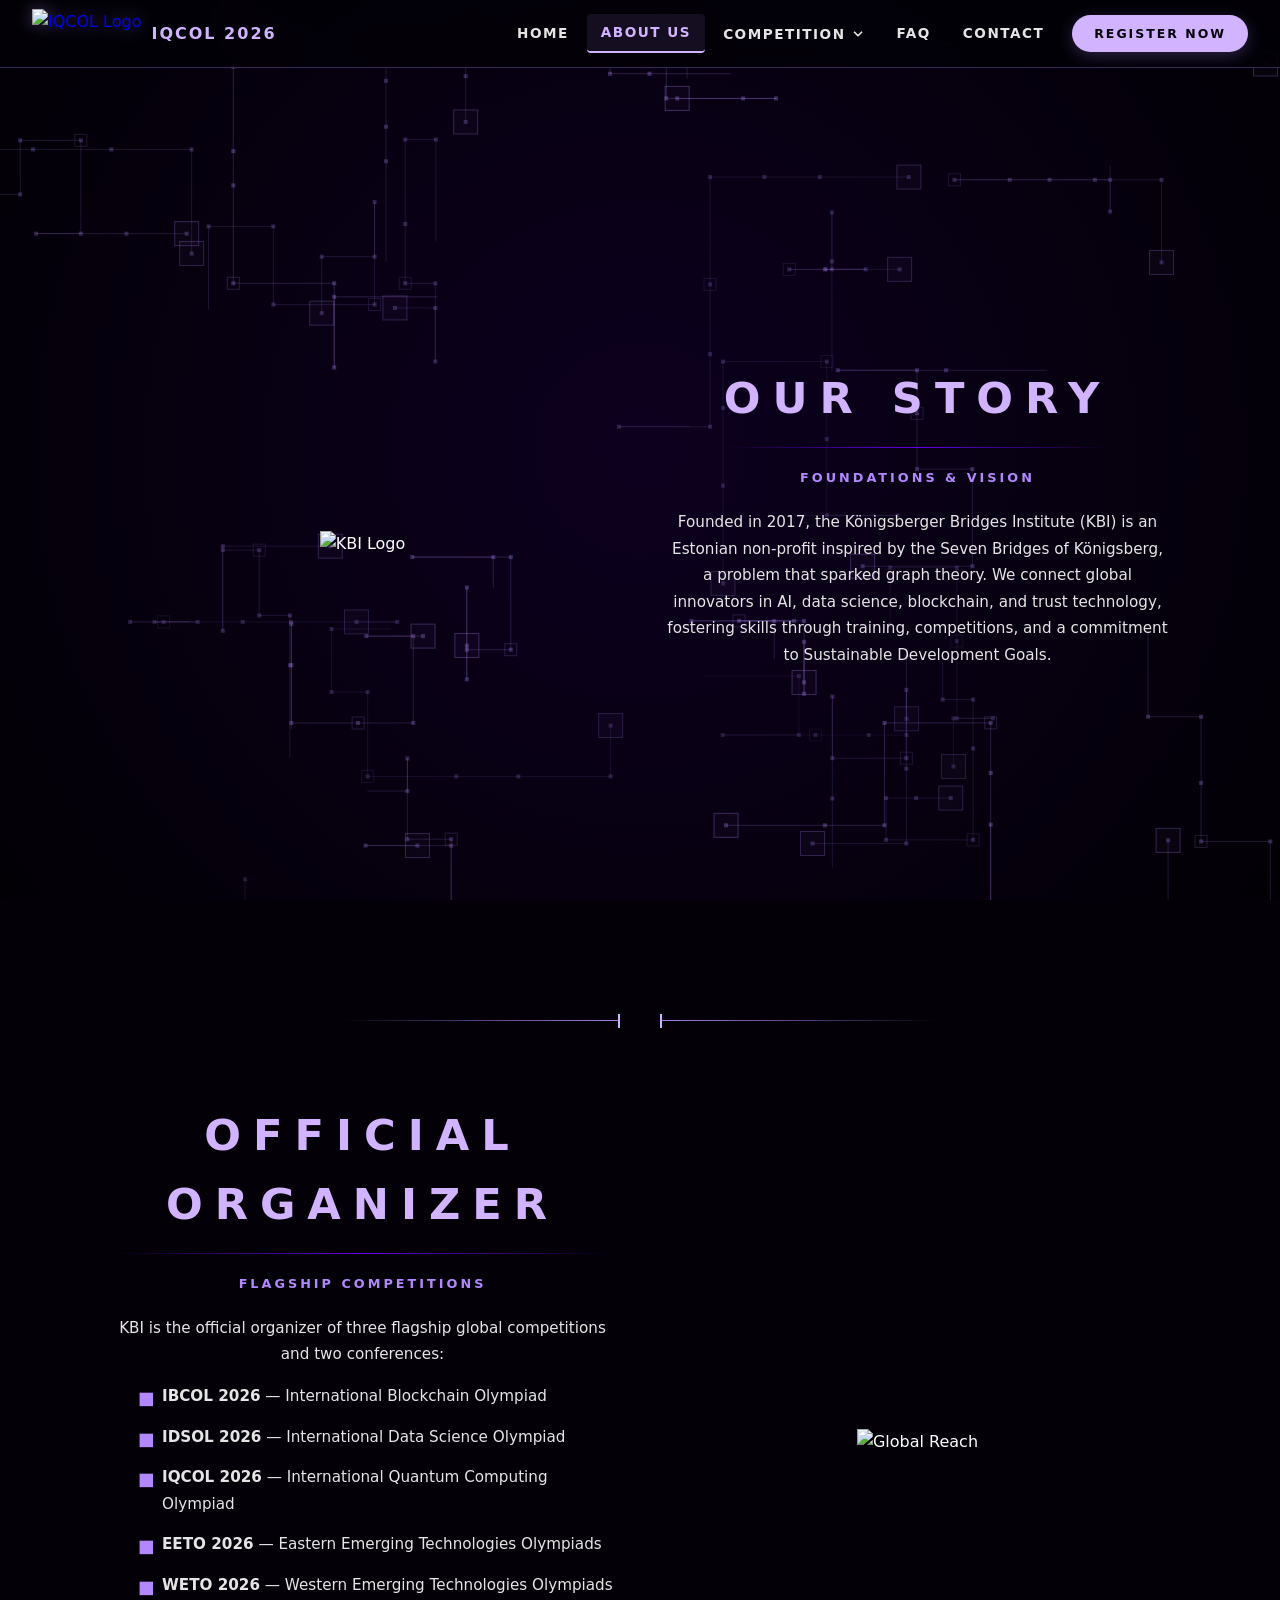
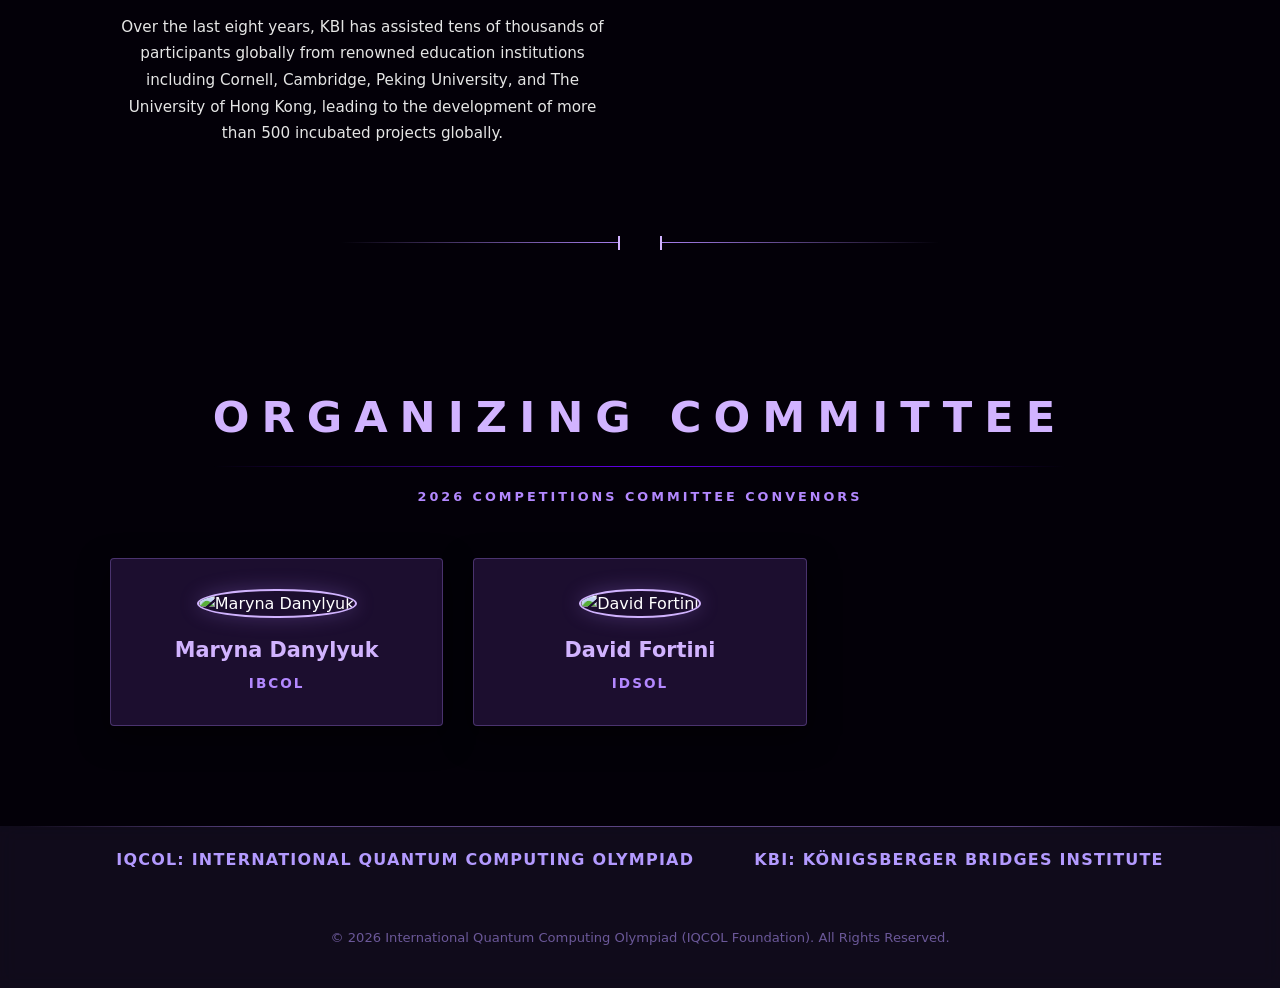
==== commit d825f845: "Unified I2OL code" ====
--- a/about.html
+++ b/about.html
@@ -11,11 +11,10 @@
             font-size: clamp(2.2rem, 7vw, 2.7rem);
             text-transform: uppercase;
             letter-spacing: clamp(6px, 2vw, 12px);
-            color: var(--icy-highlight);
+            color: var(--lavender-bright);
             margin: 0 0 20px;
             font-weight: 900;
-            text-shadow: 0 0 20px rgba(179, 136, 255, 0.35);
-            background: linear-gradient(90deg, transparent, var(--teal-mid), transparent);
+            background: linear-gradient(90deg, transparent, var(--node-blue), transparent);
             background-size: 100% 1px;
             background-repeat: no-repeat;
             background-position: bottom;
@@ -23,8 +22,8 @@
             display: inline-block;
         }
         .section-subheading {
-            font-size: 0.95rem;
-            color: var(--teal-mid);
+            font-size: 0.8rem;
+            color: var(--lavender-orig);
             text-transform: uppercase;
             letter-spacing: 3px;
             margin: 0 0 20px;
@@ -45,7 +44,7 @@
         .flex-half--headings-center .org-list li,
         .flex-half--headings-center .org-list .sub-text { text-align: left; }
         section[style*="text-align:center"] .section-subheading { text-align: center; }
-        .sub-text { font-size: 0.95rem; color: var(--slate-grey); line-height: 1.75; }
+        .sub-text { font-size: 0.95rem; color: #e5e5e5; line-height: 1.75; }
         .flex-grid { display: flex; gap: 50px; align-items: center; flex-wrap: wrap; margin-bottom: 70px; }
         .container > section.flex-grid:first-of-type {
             min-height: calc(100vh - var(--nav-height));
@@ -56,8 +55,8 @@
         .flex-half { flex: 1; min-width: 320px; }
         .side-logo { width: 100%; max-width: 480px; height: auto; }
         .org-list { list-style: none; padding: 0; }
-        .org-list li { margin-bottom: 14px; position: relative; padding-left: 24px; color: var(--slate-grey); }
-        .org-list li::before { content: "■"; position: absolute; left: 0; color: var(--teal-mid); font-size: 1.1rem; }
+        .org-list li { margin-bottom: 14px; position: relative; padding-left: 24px; color: #e5e5e5; }
+        .org-list li::before { content: "■"; position: absolute; left: 0; color: var(--lavender-orig); font-size: 1.1rem; }
         .committee-grid {
             display: grid;
             grid-template-columns: repeat(auto-fit, minmax(260px, 1fr));
@@ -65,24 +64,24 @@
             margin-top: 50px;
         }
         .member-card {
-            background: var(--glass-frost); border: 1px solid var(--border-teal);
+            background: var(--glass-deep); border: 1px solid var(--border-bright);
             padding: 30px 20px; text-align: center; border-radius: 4px;
-            backdrop-filter: blur(15px); opacity: 0; transform: scale(0.92);
+            backdrop-filter: blur(20px); box-shadow: 0 10px 30px rgba(0,0,0,0.5); opacity: 0; transform: scale(0.92);
             transition: all 0.5s ease-out;
         }
         .member-card.revealed { opacity: 1; transform: scale(1); }
         .member-card img {
             width: 120px; height: 120px; border-radius: 50%;
-            border: 2px solid var(--primary-teal); margin-bottom: 16px;
+            border: 2px solid var(--lavender-bright); margin-bottom: 16px;
             object-fit: cover; box-shadow: 0 0 20px rgba(179, 136, 255, 0.25);
         }
-        .member-name { color: var(--icy-highlight); font-size: 1.3rem; font-weight: 800; margin-bottom: 6px; }
-        .member-role { color: var(--primary-teal); text-transform: uppercase; font-size: 0.85rem; letter-spacing: 2px; font-weight: 700; }
+        .member-name { color: var(--lavender-bright); font-size: 1.3rem; font-weight: 800; margin-bottom: 6px; }
+        .member-role { color: var(--lavender-orig); text-transform: uppercase; font-size: 0.85rem; letter-spacing: 2px; font-weight: 700; }
         @media (max-width: 850px) {
             .flex-grid { flex-direction: column; text-align: center; gap: 40px; }
             .container > section.flex-grid:first-of-type { flex-direction: column-reverse; }
             .container > section.flex-grid:first-of-type .section-subheading { text-align: center; }
-            section[style*="flex-direction:row-reverse"] { flex-direction: column !important; }
+            .organizer-grid { flex-direction: column !important; }
             .side-logo { max-width: 320px; }
             .committee-grid { grid-template-columns: 1fr; }
             h2 { font-size: 2.1rem; letter-spacing: 8px; }
@@ -131,7 +130,7 @@
 
     <div class="divider reveal"></div>
 
-    <section class="flex-grid reveal" style="flex-direction:row-reverse;">
+    <section class="flex-grid organizer-grid reveal">
         <div class="flex-half flex-half--headings-center">
             <h2>Official Organizer</h2>
             <p class="section-subheading">Flagship Competitions</p>
@@ -195,32 +194,7 @@
 document.querySelectorAll('.reveal').forEach(el => revealObserver.observe(el));
 </script>
 
-<footer>
-    <div class="footer-divider"></div>
-    <div class="footer-inner">
-        <div class="footer-cols">
-            <div class="footer-col">
-                <h4>IQCOL: International Quantum Computing Olympiad</h4>
-                <div class="footer-icons">
-                    <a href="https://2026.iqcol.org/iqcol" target="_blank" rel="noopener"><i data-lucide="globe"></i></a>
-                    <a href="https://ee.linkedin.com/company/iqcol-org" target="_blank" rel="noopener"><i data-lucide="linkedin"></i></a>
-                    <a href="https://www.instagram.com/iqcol_org/" target="_blank" rel="noopener"><i data-lucide="instagram"></i></a>
-                </div>
-            </div>
-            <div class="footer-col">
-                <h4>KBI: Königsberger Bridges Institute</h4>
-                <div class="footer-icons">
-                    <a href="https://www.kb.institute/" target="_blank" rel="noopener"><i data-lucide="globe"></i></a>
-                    <a href="https://www.linkedin.com/company/kbi-eu/" target="_blank" rel="noopener"><i data-lucide="linkedin"></i></a>
-                    <a href="https://www.instagram.com/kbi.eu/" target="_blank" rel="noopener"><i data-lucide="instagram"></i></a>
-                </div>
-            </div>
-        </div>
-        <p class="footer-copy">© 2026 International Quantum Computing Olympiad (IQCOL Foundation). All Rights Reserved.</p>
-    </div>
-</footer>
 <script src="js/nav.js"></script>
-<script src="js/registration-fee.js"></script>
 <script src="js/shared.js"></script>
 </body>
 </html>
--- a/css/shared.css
+++ b/css/shared.css
@@ -4,25 +4,28 @@
     --bg-main: #030008;
     --lavender-orig: #b388ff;
     --lavender-bright: #d1b3ff;
-    --node-purple: #6200ea;
+    --node-blue: #6200ea;
+    --node-purple: var(--node-blue);
     --accent-purple: #7c3aed;
-    --border-glow: rgba(179, 136, 255, 0.28);
+    --border-bright: rgba(179, 136, 255, 0.3);
+    --border-muted: rgba(179, 136, 255, 0.2);
+    --border-glow: var(--border-bright);
     --glass-bg: rgba(10, 5, 25, 0.85);
     --glass-deep: rgba(30, 15, 50, 0.95);
     --pure-white: #ffffff;
-    --text-soft: #e0d7ff;
+    --text-soft: #e0e0e0;
     --neon-lavender: #a78bfa;
     --font-main: 'Segoe UI', system-ui, sans-serif;
     --font-mono: "Roboto Mono", ui-monospace, monospace;
     --nav-height: 68px;
     --bg-deep: var(--bg-main);
     --primary-teal: var(--lavender-bright);
-    --teal-dark: #6b5899;
+    --teal-dark: #9a7fd4;
     --teal-mid: var(--lavender-orig);
-    --slate-grey: var(--text-soft);
+    --slate-grey: #e5e5e5;
     --icy-highlight: var(--lavender-bright);
-    --glass-frost: rgba(10, 5, 25, 0.82);
-    --border-teal: var(--border-glow);
+    --glass-frost: rgba(179, 136, 255, 0.08);
+    --border-teal: var(--border-bright);
 }
 
 * { box-sizing: border-box; }
@@ -31,7 +34,7 @@
     margin: 0;
     background-color: var(--bg-deep);
     font-family: var(--font-main);
-    color: var(--slate-grey);
+    color: white;
     line-height: 1.6;
     overflow-x: hidden;
     min-height: 100vh;
@@ -355,19 +358,20 @@
     height: 1px;
     width: 100%;
     max-width: 600px;
-    margin: 70px auto;
-    background: linear-gradient(90deg, transparent, var(--teal-mid), transparent);
+    margin: 80px auto;
+    background: linear-gradient(90deg, transparent, var(--lavender-orig), transparent);
     position: relative;
 }
 .divider::after {
     content: '';
     position: absolute;
     top: 50%; left: 50%;
-    transform: translate(-50%, -50%) rotate(45deg);
-    width: 14px; height: 14px;
-    background: var(--icy-highlight);
-    border: 1px solid var(--primary-teal);
-    box-shadow: 0 0 16px rgba(179, 136, 255, 0.7);
+    transform: translate(-50%, -50%);
+    width: 40px;
+    height: 14px;
+    background: #030008;
+    border-left: 2px solid var(--lavender-bright);
+    border-right: 2px solid var(--lavender-bright);
 }
 
 /* ── SECTION HEADER ── */
@@ -379,24 +383,21 @@
 .section-header h2 {
     font-size: clamp(1.8rem, 7vw, 2.7rem);
     text-transform: uppercase;
-    letter-spacing: clamp(6px, 2vw, 12px);
-    color: var(--icy-highlight);
+    letter-spacing: clamp(4px, 2vw, 10px);
+    color: var(--lavender-bright);
     margin: 0;
     font-weight: 900;
-    text-shadow: 0 0 20px rgba(179, 136, 255, 0.35);
+    text-shadow: none;
     display: inline-block;
-    background: linear-gradient(90deg, transparent, var(--teal-mid), transparent);
-    background-size: 100% 1px;
-    background-repeat: no-repeat;
-    background-position: bottom;
+    background: linear-gradient(90deg, transparent, var(--node-blue), transparent) bottom/100% 1px no-repeat;
     padding-bottom: 15px;
 }
 .section-header p {
-    font-size: 0.95rem;
-    color: var(--teal-mid);
+    font-size: 0.8rem;
+    color: var(--lavender-orig);
     text-transform: uppercase;
     letter-spacing: 3px;
-    margin-top: 20px;
+    margin-top: 10px;
     font-weight: 700;
 }
 
@@ -417,11 +418,11 @@
     background: var(--icy-highlight);
     color: var(--bg-deep);
     border: 1px solid var(--icy-highlight);
-    box-shadow: 0 10px 30px rgba(209, 179, 255, 0.2);
+    box-shadow: 0 10px 30px rgba(179, 136, 255, 0.3);
 }
 .btn-primary:hover {
     transform: translateY(-3px);
-    box-shadow: 0 15px 40px rgba(209, 179, 255, 0.4);
+    box-shadow: 0 15px 40px rgba(179, 136, 255, 0.5);
     background: white;
 }
 .btn-outline {
@@ -431,7 +432,7 @@
 }
 .btn-outline:hover {
     transform: translateY(-3px);
-    box-shadow: 0 5px 20px rgba(209, 179, 255, 0.2);
+    box-shadow: 0 5px 20px rgba(179, 136, 255, 0.2);
 }
 
 /* ── FAQ ACCORDION ── */
@@ -441,8 +442,8 @@
     gap: 12px;
 }
 .faq-item {
-    background: var(--glass-frost);
-    border: 1px solid var(--border-teal);
+    background: var(--glass-deep);
+    border: 1px solid var(--border-bright);
     border-radius: 8px;
     overflow: hidden;
     backdrop-filter: blur(12px);
@@ -451,7 +452,7 @@
 }
 .faq-item:hover { border-color: rgba(179, 136, 255, 0.5); }
 .faq-item.active {
-    border-color: var(--primary-teal);
+    border-color: var(--lavender-bright);
     box-shadow: 0 8px 30px rgba(0, 0, 0, 0.35);
 }
 .faq-trigger {
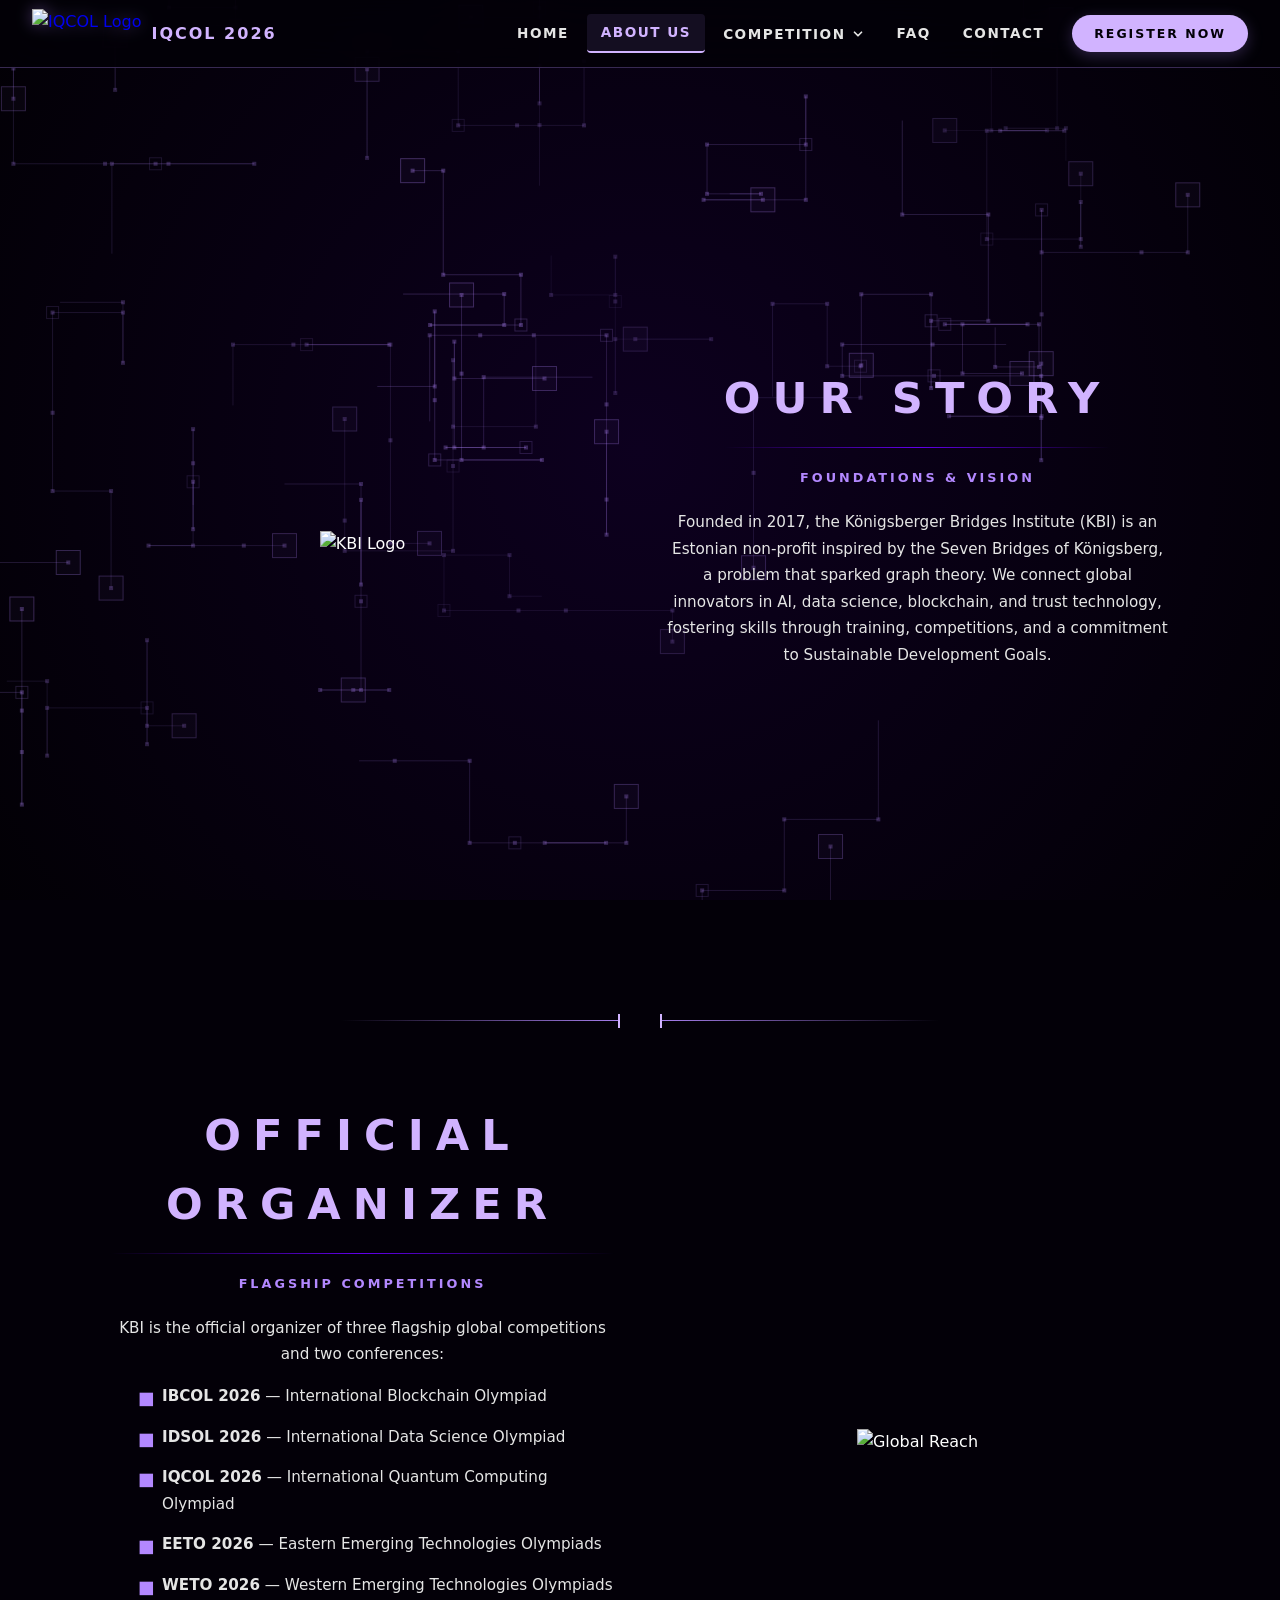
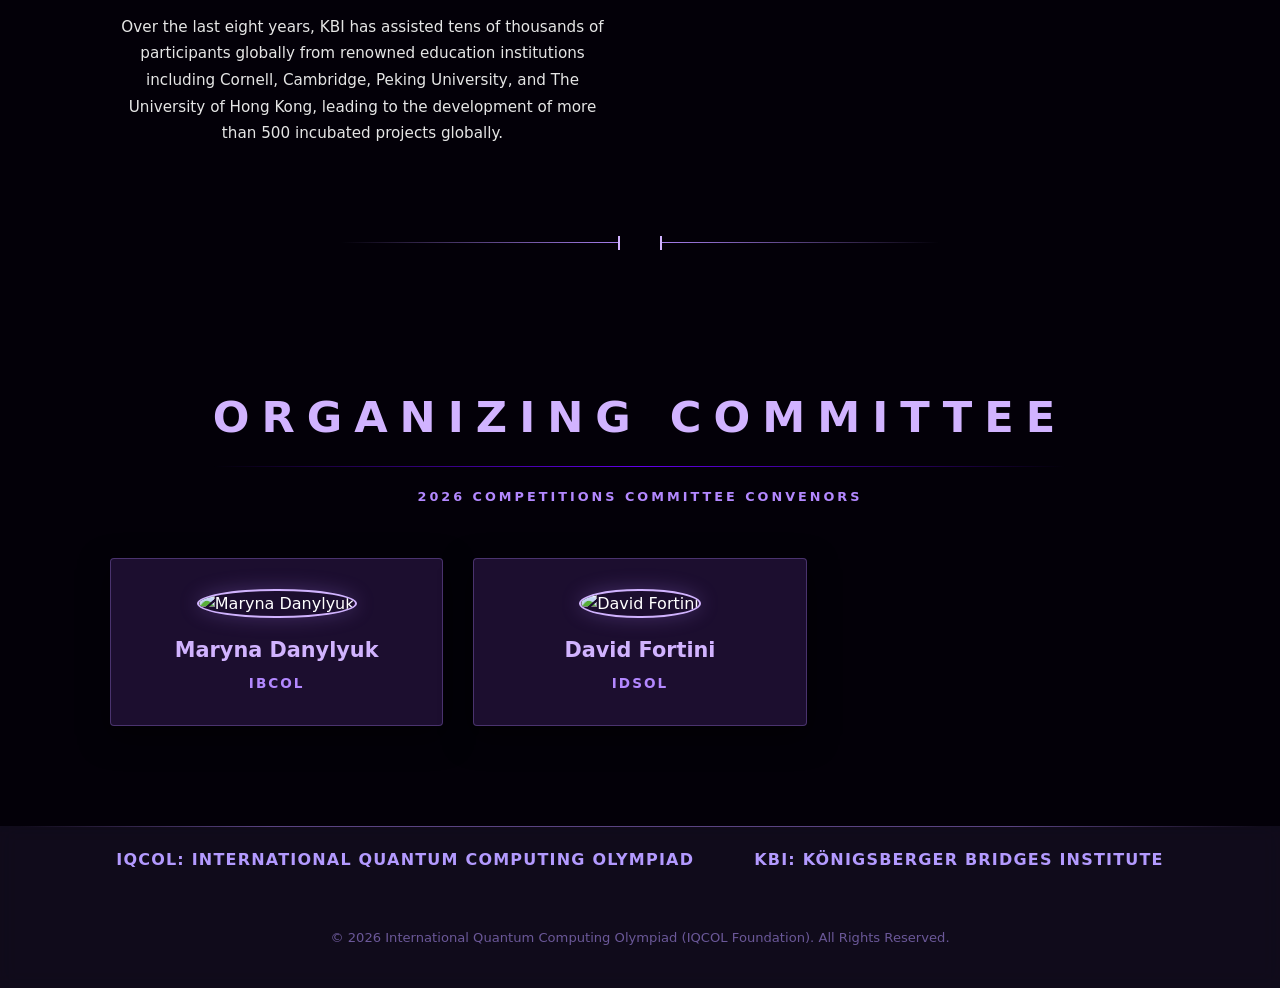
==== commit 8aefdae1: "Added favicon" ====
--- a/about.html
+++ b/about.html
@@ -3,6 +3,7 @@
 <head>
     <meta charset="UTF-8">
     <meta name="viewport" content="width=device-width, initial-scale=1.0">
+    <link rel="icon" type="image/png" href="https://cdn.kb.institute/eto-2026/IQCOL/Logo/Square_Dark_Background_2026_500.png">
     <title>About Us | IQCOL 2026</title>
     <script src="https://unpkg.com/lucide@0.469.0/dist/umd/lucide.min.js"></script>
     <link rel="stylesheet" href="css/shared.css">
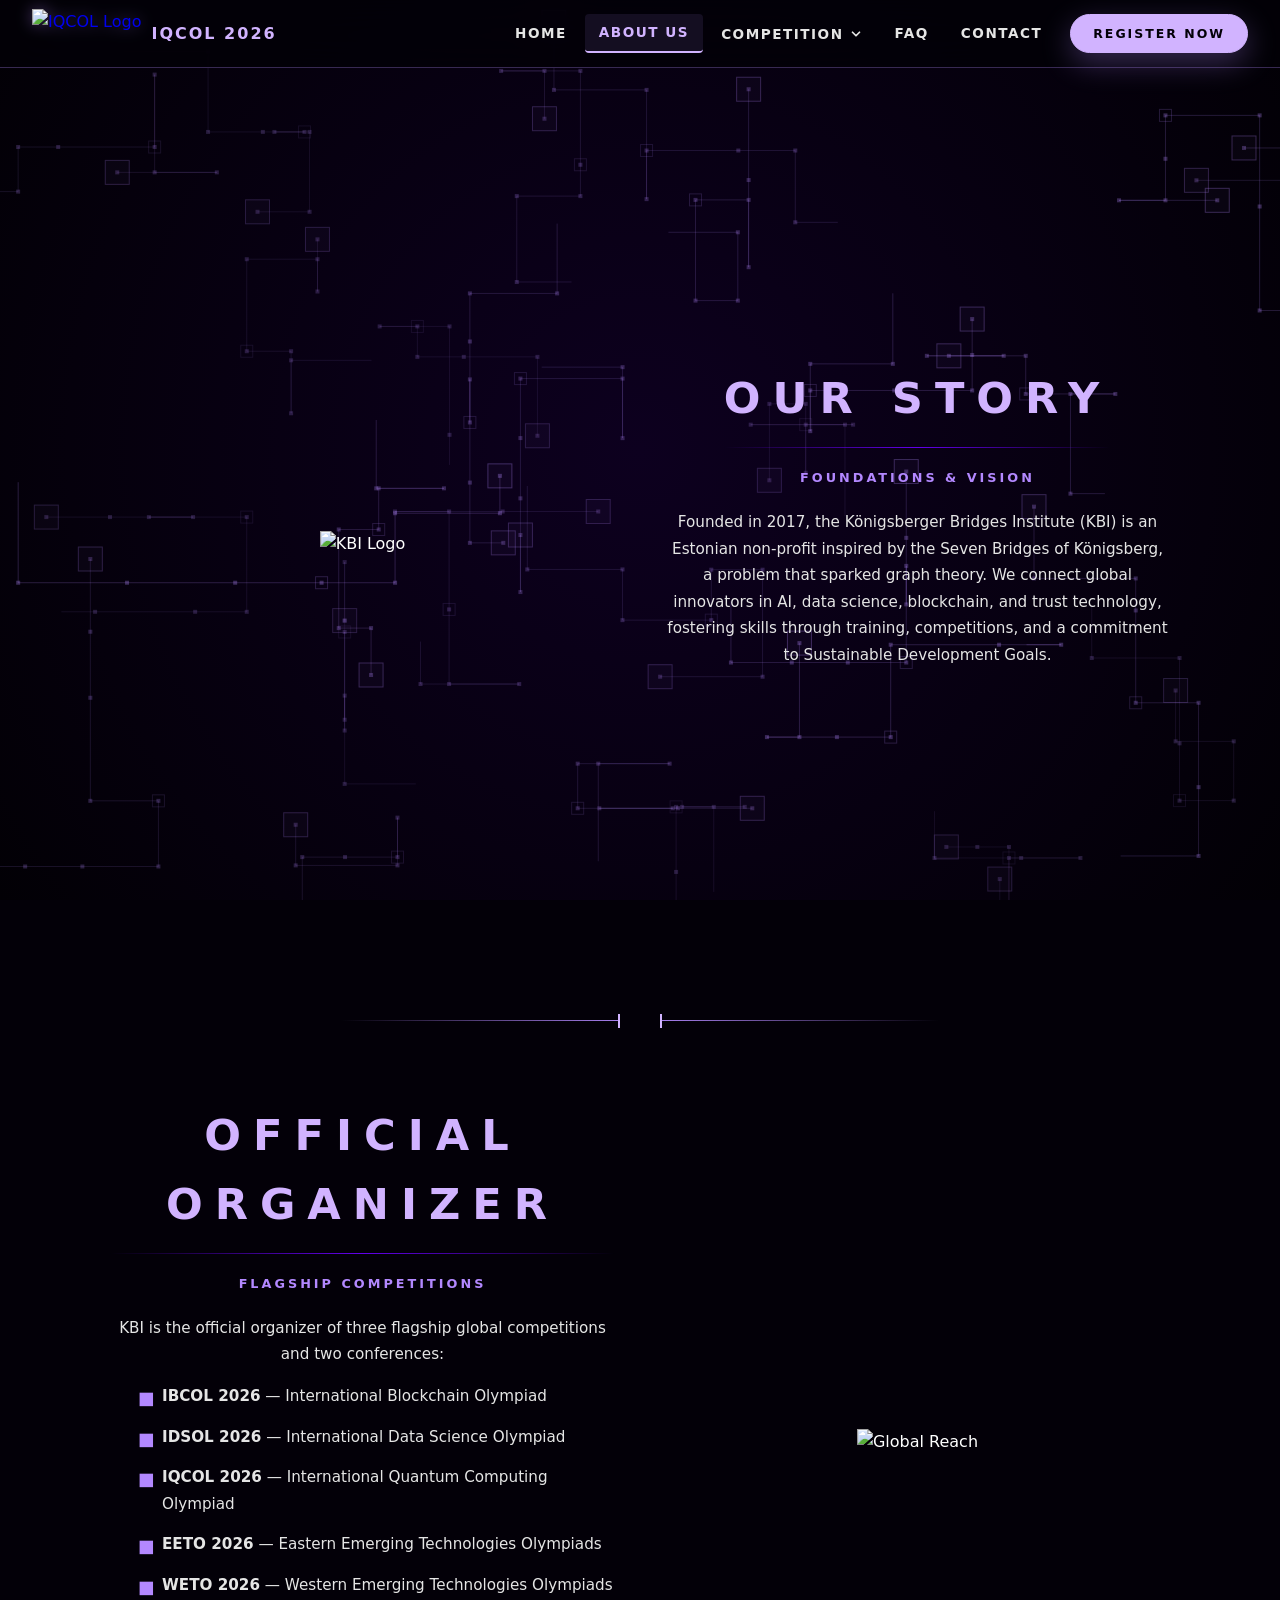
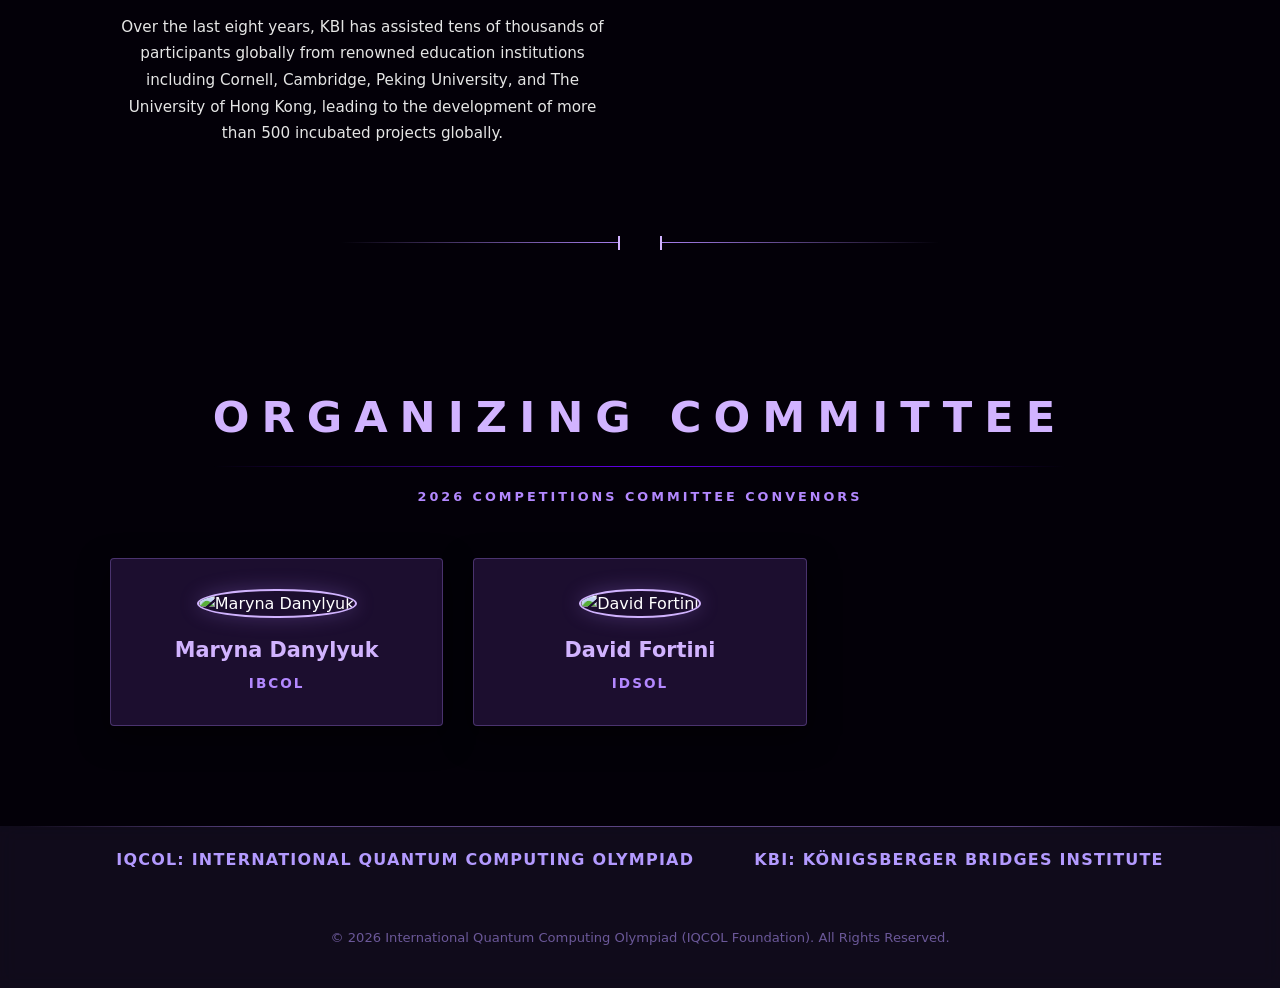
==== commit 4252b19d: "Add robots/googlebot noindex,nofollow meta tags (UAT: prevent crawling) (1/3)" ====
--- a/about.html
+++ b/about.html
@@ -2,6 +2,8 @@
 <html lang="en">
 <head>
     <meta charset="UTF-8">
+    <meta name="robots" content="noindex,nofollow">
+    <meta name="googlebot" content="noindex,nofollow">
     <meta name="viewport" content="width=device-width, initial-scale=1.0">
     <link rel="icon" type="image/png" href="https://cdn.kb.institute/eto-2026/IQCOL/Logo/Square_Dark_Background_2026_500.png">
     <title>About Us | IQCOL 2026</title>
--- a/css/shared.css
+++ b/css/shared.css
@@ -209,8 +209,9 @@
     display: inline-flex;
     align-items: center;
     padding: 9px 22px;
-    background: var(--primary-teal);
+    background: var(--lavender-bright);
     color: var(--bg-deep) !important;
+    border: 1px solid var(--lavender-bright);
     border-radius: 50px;
     font-size: 0.78rem;
     font-weight: 800;
@@ -219,13 +220,14 @@
     text-decoration: none;
     transition: all 0.3s ease;
     white-space: nowrap;
-    box-shadow: 0 4px 15px rgba(179, 136, 255, 0.25);
+    box-shadow: 0 10px 30px rgba(179, 136, 255, 0.3);
 }
 
 .nav-register a:hover {
-    background: var(--icy-highlight);
-    box-shadow: 0 6px 20px rgba(179, 136, 255, 0.4);
-    transform: translateY(-2px);
+    background: white !important;
+    border-color: white;
+    box-shadow: 0 15px 40px rgba(179, 136, 255, 0.5);
+    transform: translateY(-3px);
 }
 
 /* Hamburger */
@@ -327,7 +329,7 @@
     display: block;
     text-align: center;
     padding: 14px;
-    background: var(--primary-teal);
+    background: var(--lavender-bright);
     color: var(--bg-deep);
     font-weight: 800;
     text-transform: uppercase;
@@ -335,6 +337,16 @@
     border-radius: 50px;
     text-decoration: none;
     font-size: 0.85rem;
+    border: 1px solid var(--lavender-bright);
+    box-shadow: 0 10px 30px rgba(179, 136, 255, 0.3);
+    transition: all 0.3s ease;
+}
+
+.nav-mobile-register a:hover {
+    background: white;
+    border-color: white;
+    box-shadow: 0 15px 40px rgba(179, 136, 255, 0.5);
+    transform: translateY(-3px);
 }
 
 /* Page body offset for fixed nav */
